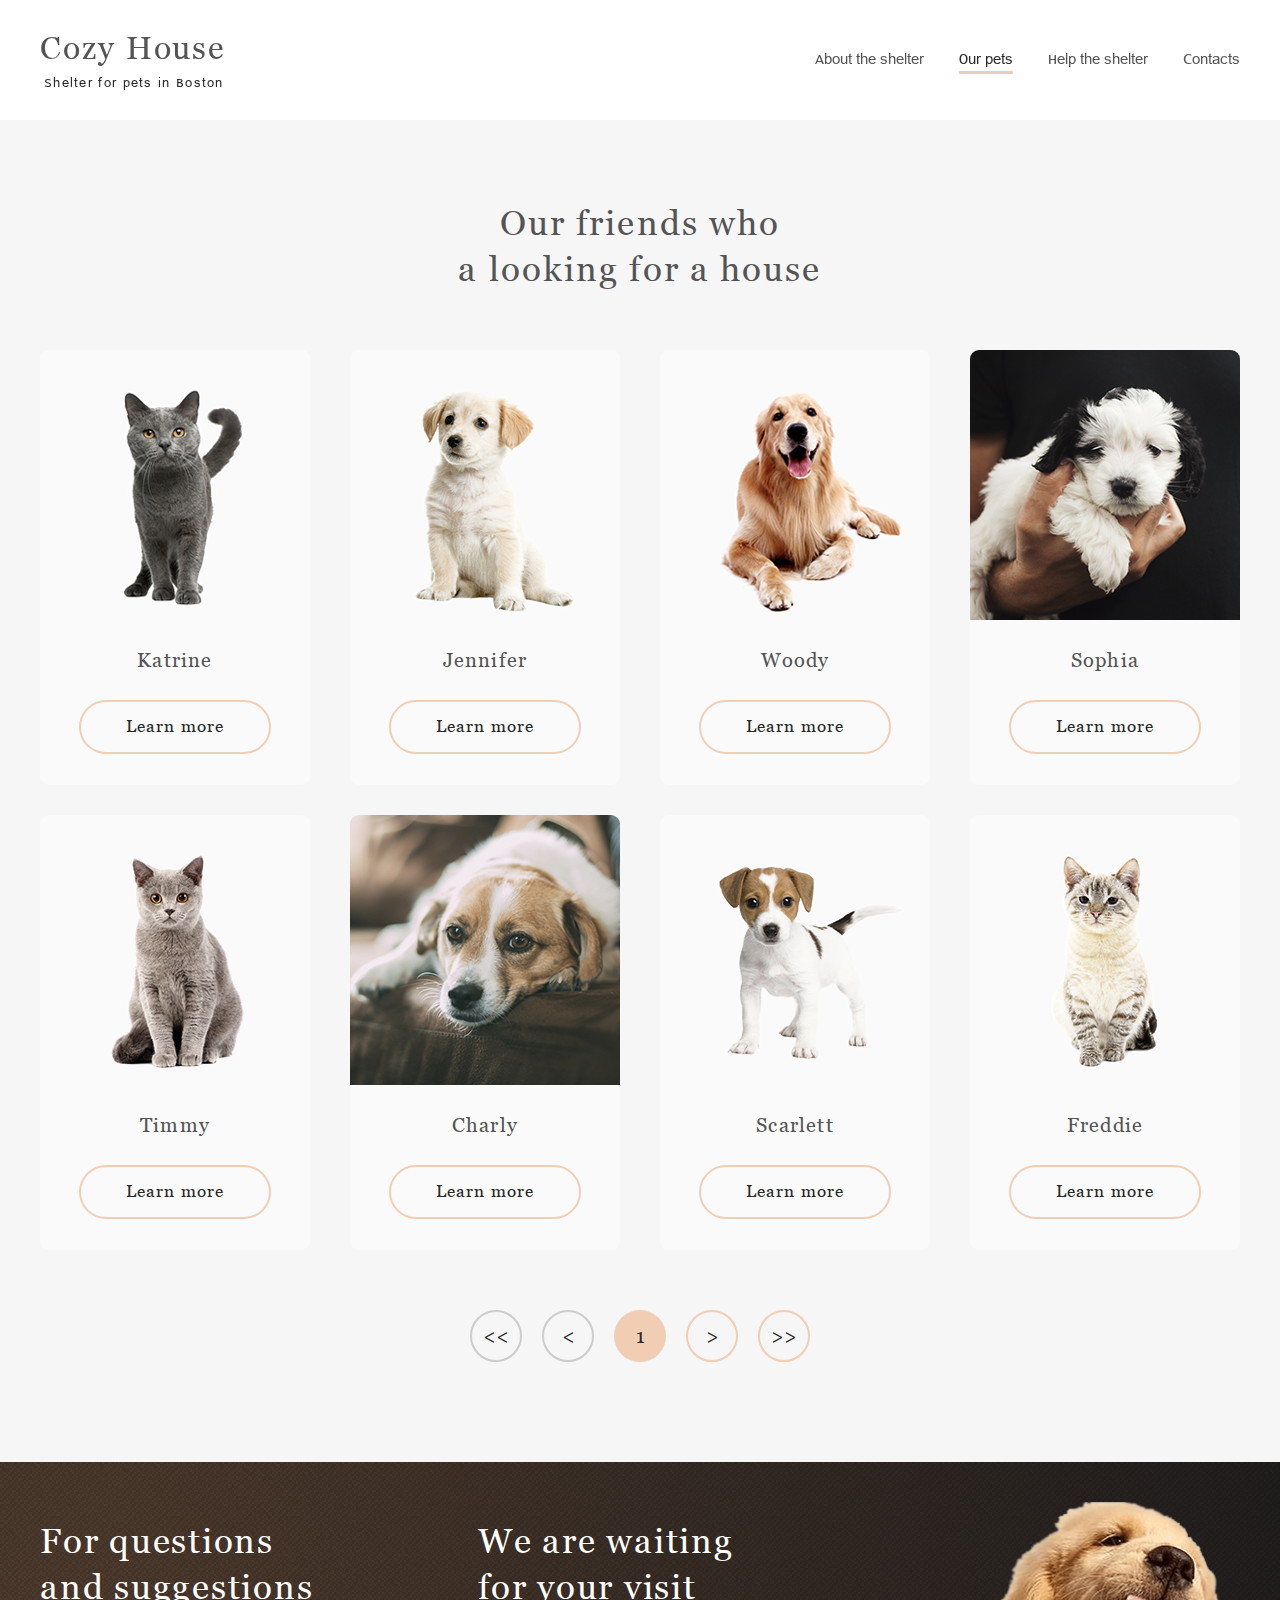
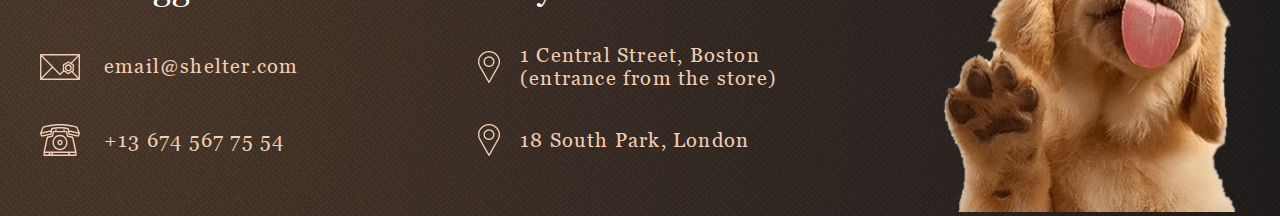
==== shelter/pages/pets/index.html @ 27790bc1 "Merge pull request #7 from rolling-scopes-school/shelter" ====
<!DOCTYPE html>
<html lang="en">
    <head>
        <meta charset="UTF-8">
        <meta name="viewport" content="width=device-width, initial-scale=1">
        <title>Our pets</title>
        <link rel="stylesheet" href="../shared/normalize.css">
        <link rel="stylesheet" href="../shared/fonts.css">
        <link rel="stylesheet" href="./styles.css">
    </head>
    <body>
        <header>
            <div class="background background-for-sticky-heder"></div>
            <div class='header-content'>
                <a class="logo-link-to-main-page" href="../main/index.html">
                    <div class="logo">
                        <h1>Cozy House</h1>
                        <p class="logo-subtitle">Shelter for pets in Boston</p>
                    </div>
                </a>
                <nav class="header-nav">
                    <a class="link-about-the-shelter" href="../main/index.html">
                        <p>About the shelter</p>
                    </a>
                    <a class="link-active" href='#'>
                        <p>Our pets</p>
                    </a>
                    <a class="link-help-the-shelter" href="../main/index.html#help">
                        <p>Help the shelter</p>
                    </a>
                    <a class="link-contacts" href="#contacts">
                        <p>Contacts</p>
                    </a>
                </nav>
            </div>
        </header>
        <main>
            <section class="our-pets">
                <div class="background background-our-pets"></div>
                <div class="content content-our-pets">
                    <h3>Our friends who<br>a looking for a house</h3>
                    <div class="cards-of-pets-container">
                        <div class="pet-card">
                            <div class="pet-card__container-for-pet-image">
                                <img src="../../assets/images/Katrine-cat.png" alt="Katrine">
                            </div>
                            <p>Katrine</p>
                            <button class="button-secondary" type="button">
                                <span>Learn more</span>
                            </button>
                        </div>
                        <div class="pet-card">
                            <div class="pet-card__container-for-pet-image">
                                <img src="../../assets/images/Jennifer-dog.png" alt="Jennifer">
                            </div>
                            <p>Jennifer</p>
                            <button class="button-secondary" type="button">
                                <span>Learn more</span>
                            </button>
                        </div>
                        <div class="pet-card">
                            <div class="pet-card__container-for-pet-image">
                                <img src="../../assets/images/Woody-dog.png" alt="Woody">
                            </div>
                            <p>Woody</p>
                            <button class="button-secondary" type="button">
                                <span>Learn more</span>
                            </button>
                        </div>
                        <div class="pet-card">
                            <div class="pet-card__container-for-pet-image">
                                <img class="sophia-dog" src="../../assets/images/Sophia-dog.png" alt="Sophia">
                            </div>
                            <p>Sophia</p>
                            <button class="button-secondary" type="button">
                                <span>Learn more</span>
                            </button>
                        </div>
                        <div class="pet-card">
                            <div class="pet-card__container-for-pet-image">
                                <img src="../../assets/images/Timmy-cat.png" alt="Timmy">
                            </div>
                            <p>Timmy</p>
                            <button class="button-secondary" type="button">
                                <span>Learn more</span>
                            </button>
                        </div>
                        <div class="pet-card">
                            <div class="pet-card__container-for-pet-image">
                                <img src="../../assets/images/Charly-dog.png" alt="Charly">
                            </div>
                            <p>Charly</p>
                            <button class="button-secondary" type="button">
                                <span>Learn more</span>
                            </button>
                        </div>
                        <div class="pet-card">
                            <div class="pet-card__container-for-pet-image">
                                <img src="../../assets/images/Scarlett-dog.png" alt="Scarlett">
                            </div>
                            <p>Scarlett</p>
                            <button class="button-secondary" type="button">
                                <span>Learn more</span>
                            </button>
                        </div>
                        <div class="pet-card">
                            <div class="pet-card__container-for-pet-image">
                                <img src="../../assets/images/Freddie-cat.png" alt="Freddie">
                            </div>
                            <p>Freddie</p>
                            <button class="button-secondary" type="button">
                                <span>Learn more</span>
                            </button>
                        </div>
                    </div>
                    <nav class="block-of-button-paginator">
                        <button class="button-paginator paginator-left" type="button" disabled="true">
                            <span>&#60;&#60;</span>
                        </button>
                        <button class="button-paginator paginator-left" type="button" disabled="true">
                            <span>&#60;</span>
                        </button>
                        <button class="button-paginator button-with-page-number" type="button" disabled="true">
                            <span>1</span>
                        </button>
                        <button class="button-paginator paginator-right" type="button">
                            <span>&#62;</span>
                        </button>
                        <button class="button-paginator paginator-right" type="button">
                            <span>&#62;&#62;</span>
                        </button>
                    </nav>
                </div>
            </section>
        </main>
        <footer>
            <div class="background  background-footer"></div>
            <div class="content footer-content">
                <section id="contacts">
                    <h3>For questions<br>and suggestions</h3>
                    <div>
                        <a class="email" href = "mailto:email@shelter.com">
                            <img class="icon-email" src="../../assets/icons/icon-email.svg" alt="&#9993;">
                            <h4>email@shelter.com</h4>
                        </a>
                    </div>
                    <div>
                        <a class="phone" href="tel:+136745677554">
                            <img class="icon-phone" src="../../assets/icons/icon-phone.svg" alt="&#9742;">
                            <h4>+13 674 567 75 54</h4>
                        </a>
                    </div>
                </section>
                <section class="location">
                    <h3>We are waiting<br>for your visit</h3>
                    <a class="place-of-location" href="https://www.google.com/maps/place/1+Central+St,+Boston,+MA+02109,+%D0%A1%D0%A8%D0%90/@42.3585558,-71.056915,17z/data=!3m1!4b1!4m5!3m4!1s0x89e370868bc2ce7b:0x82fa7db94f5fea9e!8m2!3d42.3585519!4d-71.0547263!5m1!1e1?hl=ru-RU">
                        <img class="marker-of-location" src="../../assets/icons/icon-marker.png" alt="&#9971;">
                        <h4>1 Central Street, Boston<br>(entrance from the store)</h4>
                    </a>
                    <a class="place-of-location" href="https://www.google.com/maps/place/South+Park+Court,+18+S+Park+Rd,+London+SW19+8TD,+%D0%92%D0%B5%D0%BB%D0%B8%D0%BA%D0%BE%D0%B1%D1%80%D0%B8%D1%82%D0%B0%D0%BD%D0%B8%D1%8F/@51.4202718,-0.2023686,17z/data=!3m1!4b1!4m5!3m4!1s0x487608baa7401b31:0x18e66d9fcd2f7d77!8m2!3d51.4202685!4d-0.2001799!5m1!1e1?hl=ru-RU">
                        <img class="marker-of-location" src="../../assets/icons/icon-marker.png" alt="&#9971;">
                        <h4>18 South Park, London</h4>
                    </a>
                </section>
                <div class="container-for-puppy-image">
                    <img class="footer-puppy" src="../../assets/images/footer-puppy.png" alt="puppy">
                </div>
            </div>
        </footer>
    </body>
</html>
---- shelter/pages/shared/fonts.css ----
@font-face {
    font-family: 'Arial';
    src: url( "../../assets/fonts/arial/arialmt.ttf") format('truetype'); 
    font-style: normal;
    font-weight: 400;
}

@font-face {
    font-family: 'Georgia';
    src: url( "../../assets/fonts/georgia/georgia-regular-font.ttf") format('truetype'); 
    font-style: normal;
    font-weight: 400;
}
---- shelter/pages/pets/styles.css ----
@import url('../shared/shared.css');

html,
body {
    width: 100%;
    margin: 0;
    padding: 0;
}

main {
    width: 1280px;
    margin: 0 auto;
}

.content {
    box-sizing: border-box;
    width: 1200px;
    margin: 80px auto 100px auto;
    text-align: center;
}
/* 
===================================
              header
===================================
 */
header {
    position: sticky;
    top: 0px;
    z-index: 1000;
    display: flex;
    justify-content: center;
    align-items: center;
    box-sizing: border-box;
    width: 1280px;
    height: 120px;
    margin: 0 auto;
    background: #FFFFFF;
}

.header-content {
    display: flex;
    justify-content: space-between;
    width: 1200px;
    height: 60px;
}

.logo-link-to-main-page {
    text-decoration: none;
}
.logo {
    display: flex;
    flex-direction: column;
    justify-content: space-between;
    height: 100%;
}
.logo > h1 {
    color: #545454;
    margin: 0;
}

.logo-subtitle {
    margin: 0 0 0 4px;
    font-family: 'Arial', Helvetica, sans-serif;
    font-size: 13px;
    font-weight: 400;
    line-height: 1.15;
    letter-spacing: 0.1em;
    color: #292929;
}

.header-nav {
    display: flex;
    flex-wrap: wrap;
    align-content: center;
    column-gap: 35px;
}

header a {
    font-family: Arial, Helvetica, sans-serif;
    font-size: 15px;
    font-weight: 400;
    line-height: 1.6;
    text-decoration: none;
    color: #545454;
}

.link-active {
    color: #292929;
    border-bottom: solid 3px #F1CDB3; 
}

.link-active:hover {
    cursor: default;
}

.link-active > p,
.link-about-the-shelter > p,
.link-help-the-shelter > p,
.link-contacts > p {
    margin: 0;
}

.link-about-the-shelter:hover,
.link-help-the-shelter:hover,
.link-contacts:hover {
    color: #292929;
    border-bottom: solid 3px #F1CDB3; 
}
/* 
=============================
        section our-pets
=============================
 */
 .our-pets {
    position: relative;
    display: flex;
    justify-content: center;
    width: 1280px;
    margin: 0 auto;
}

.background-our-pets {
    background: #F6F6F6;
}

.content-our-pets {
    display: grid;
    grid-template-rows: repeat(3, auto);
    grid-template-columns: 1200px;
    row-gap: 45px;
}

.our-pets h3 {
    margin: 0;
    justify-self: center;
    width: 400px;
    height: 90px;
    line-height: 130%;
}

.cards-of-pets-container {
    display: flex;
    flex-wrap: wrap;
    justify-content: space-between;
    align-content: space-around;
    width: 1200px;
    height: 930px;
}

.pet-card {
    padding-bottom: 30px;
    box-sizing: border-box;
    width: 270px;
    height: 435px;
    background-color: #FAFAFA;
    border-radius: 9px;
}

.pet-card:hover {
    background-color: #FFFFFF;
    cursor: pointer;
}

.pet-card:hover > .button-secondary {
    background-color: #FDDCC4;
}

.pet-card__container-for-pet-image {
    position: relative;
    width: 270px;
    height: 270px;
    border-radius: 9px 9px 0px 0px;
    overflow: hidden;
}

.pet-card > p {
    margin: 30px 0;
    font-family: 'Georgia', 'Times New Roman', Times, serif;
    font-size: 20px;
    font-weight: 400;
    font-style: normal;
    line-height: 1;
    letter-spacing: 0.06em;
    text-align: center;
    color: #545454;
}

.sophia-dog {
    position: absolute;
    top: -30px;
    left: -80px;
}

.block-of-button-paginator {
    justify-self: center;
    display: flex;    
    justify-content: center;
    column-gap: 20px;
}

.paginator-left:hover,
.button-with-page-number:hover {
    cursor: default;
}

.block-of-button-paginator h4 {
    margin: 0;
}

.block-of-button-paginator > button:nth-child(1),
.block-of-button-paginator > button:nth-child(2) {
    color: #CDCDCD;
}

.block-of-button-paginator > button:nth-child(3) {
    background-color: #F1CDB3;
    border: none;
}

.block-of-button-paginator > button:nth-child(4),
.block-of-button-paginator > button:nth-child(5) {
    border-color: #F1CDB3;
}

.button-paginator > span {
    font-family: 'Georgia', 'Times New Roman', Times, serif;
    font-size: 20px;
    font-weight: 400;
    font-style: normal;
}
/* 
=============================
            footer
=============================
 */
 footer {
    position: relative;
    display: flex;
    margin: 0 auto;
    width: 1280px;
}

.background-footer {
    background: url("../../assets/images/noise-lines.png"), radial-gradient(110.67% 538.64% at 5.73% 50%, #513D2F 0%, #1A1A1C 100%), #211F20;
}

.footer-content {
    display: flex;
    justify-content: center;
    column-gap: 160px;
    margin: 40px auto 0;
}

#contacts,
.location {
    display: flex;
    flex-direction: column;
    align-items: flex-start;
    justify-content: space-between;
    margin: 16px 0 60px 0;
    box-sizing: border-box;
    text-align: left;
}

footer h3 {
    display: block;
    margin: 0;
    line-height: 1.3;
    letter-spacing: 0.05em;
    text-align: left;
    color: #FFFFFF;
}

#contacts > h3 {
    width: 278px;
}

footer h4 {
    margin: 0;
    color: #F1CDB3;
}
.place-of-location {
    font-size: 0;
}

.place-of-location > h4 {
    width: 260px;
}

.email,
.phone {
    display: block;
}

.email > *,
.phone > *,
.place-of-location > * {
    display: inline-block;
    vertical-align: middle;
}

.icon-email,
.icon-phone,
.marker-of-location {
    margin: 0 20px 0 0;
}
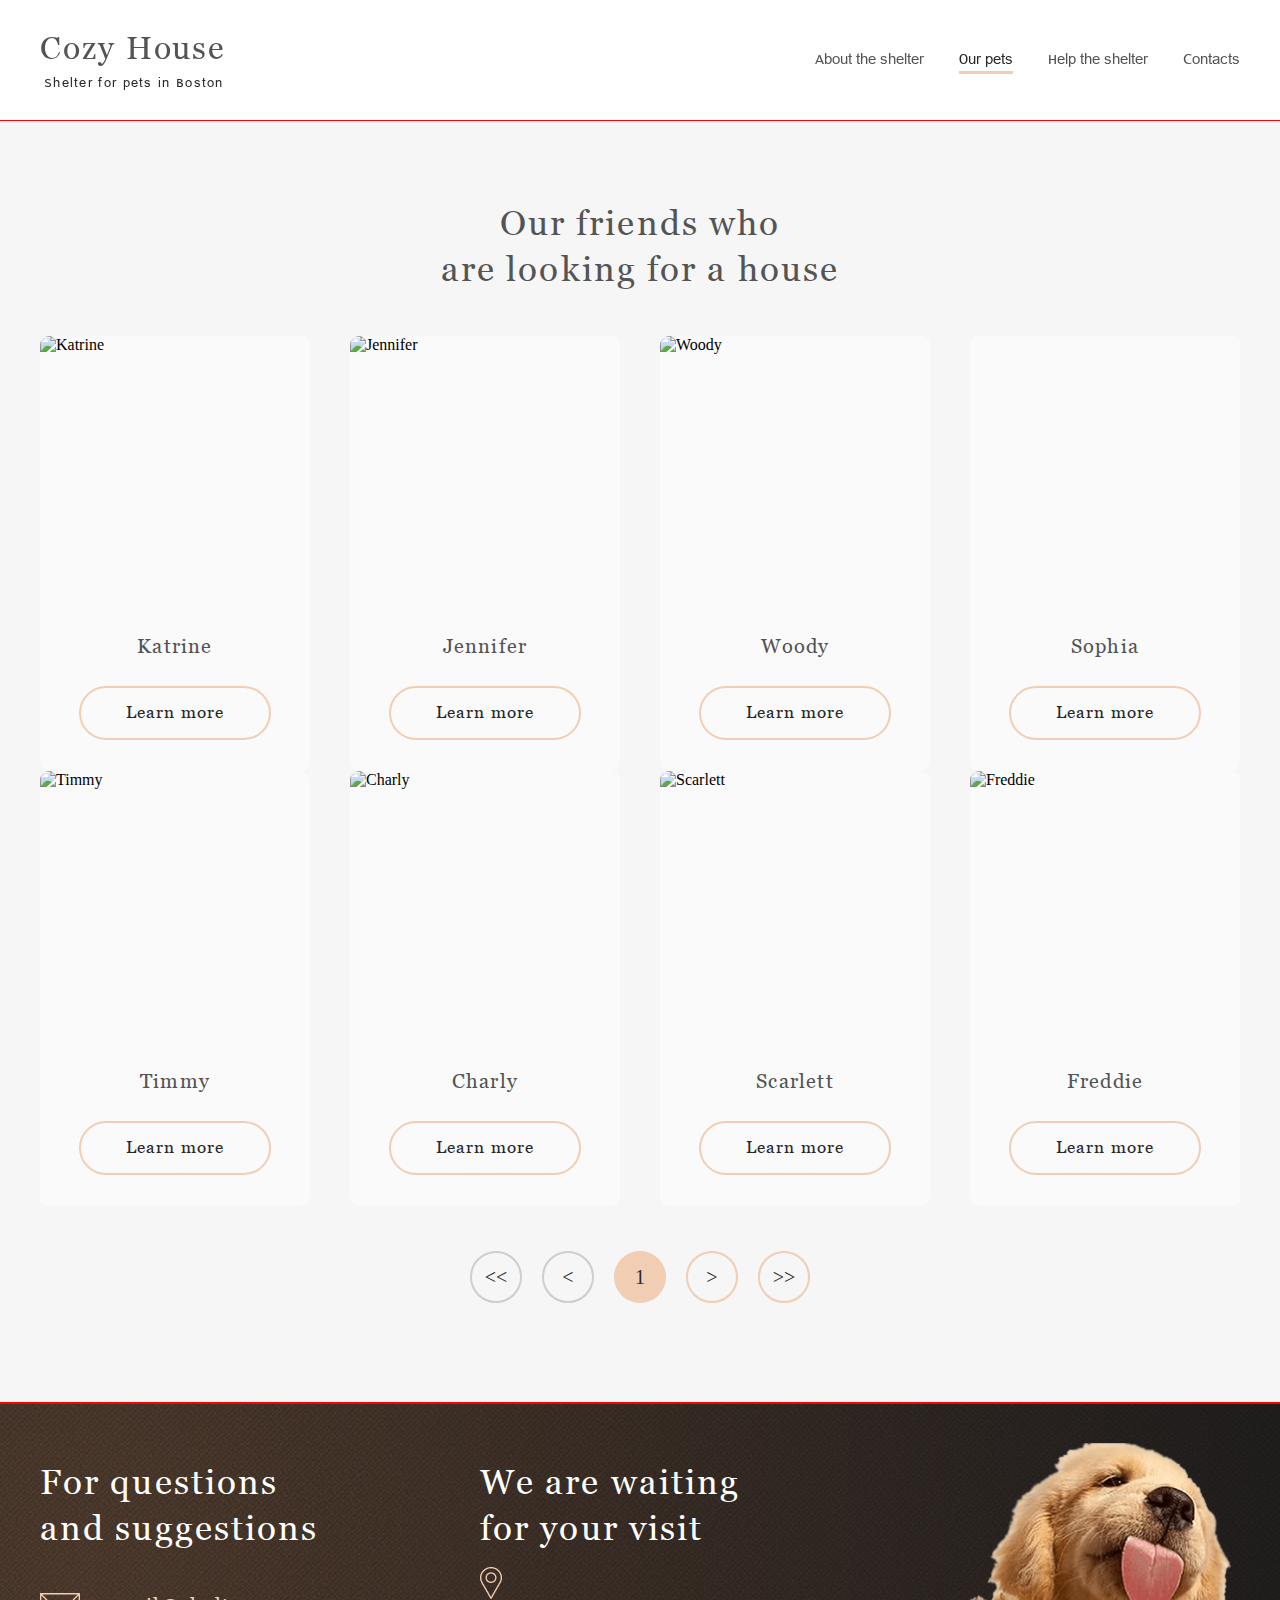
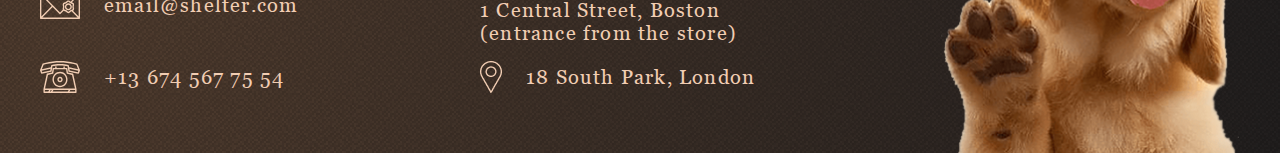
==== commit 9c845cc7: "feat: complete responsive for page our pets" ====
--- a/shelter/pages/pets/index.html
+++ b/shelter/pages/pets/index.html
@@ -11,7 +11,7 @@
     <body>
         <header>
             <div class="background background-for-sticky-heder"></div>
-            <div class='header-content'>
+            <div class='header__content'>
                 <a class="logo-link-to-main-page" href="../main/index.html">
                     <div class="logo">
                         <h1>Cozy House</h1>
@@ -32,17 +32,18 @@
                         <p>Contacts</p>
                     </a>
                 </nav>
+                <div class="burger-menu"></div>
             </div>
         </header>
         <main>
             <section class="our-pets">
                 <div class="background background-our-pets"></div>
-                <div class="content content-our-pets">
-                    <h3>Our friends who<br>a looking for a house</h3>
-                    <div class="cards-of-pets-container">
+                <div class="our-pets__content">
+                    <h3>Our friends who<br>are looking for a house</h3>
+                    <div class="cards-of-pets__wrapper">
                         <div class="pet-card">
-                            <div class="pet-card__container-for-pet-image">
-                                <img src="../../assets/images/Katrine-cat.png" alt="Katrine">
+                            <div class="pet-card__image_wrapper">
+                                <img src="../../assets/images/katrine.png" alt="Katrine">
                             </div>
                             <p>Katrine</p>
                             <button class="button-secondary" type="button">
@@ -50,8 +51,8 @@
                             </button>
                         </div>
                         <div class="pet-card">
-                            <div class="pet-card__container-for-pet-image">
-                                <img src="../../assets/images/Jennifer-dog.png" alt="Jennifer">
+                            <div class="pet-card__image_wrapper">
+                                <img src="../../assets/images/jennifer.png" alt="Jennifer">
                             </div>
                             <p>Jennifer</p>
                             <button class="button-secondary" type="button">
@@ -59,8 +60,8 @@
                             </button>
                         </div>
                         <div class="pet-card">
-                            <div class="pet-card__container-for-pet-image">
-                                <img src="../../assets/images/Woody-dog.png" alt="Woody">
+                            <div class="pet-card__image_wrapper">
+                                <img src="../../assets/images/woody.png" alt="Woody">
                             </div>
                             <p>Woody</p>
                             <button class="button-secondary" type="button">
@@ -68,8 +69,8 @@
                             </button>
                         </div>
                         <div class="pet-card">
-                            <div class="pet-card__container-for-pet-image">
-                                <img class="sophia-dog" src="../../assets/images/Sophia-dog.png" alt="Sophia">
+                            <div class="pet-card__image_wrapper">
+                                <img class="sophia-dog" src="../../assets/images/sophia.png" alt="Sophia">
                             </div>
                             <p>Sophia</p>
                             <button class="button-secondary" type="button">
@@ -77,8 +78,8 @@
                             </button>
                         </div>
                         <div class="pet-card">
-                            <div class="pet-card__container-for-pet-image">
-                                <img src="../../assets/images/Timmy-cat.png" alt="Timmy">
+                            <div class="pet-card__image_wrapper">
+                                <img src="../../assets/images/timmy.png" alt="Timmy">
                             </div>
                             <p>Timmy</p>
                             <button class="button-secondary" type="button">
@@ -86,8 +87,8 @@
                             </button>
                         </div>
                         <div class="pet-card">
-                            <div class="pet-card__container-for-pet-image">
-                                <img src="../../assets/images/Charly-dog.png" alt="Charly">
+                            <div class="pet-card__image_wrapper">
+                                <img src="../../assets/images/charly.png" alt="Charly">
                             </div>
                             <p>Charly</p>
                             <button class="button-secondary" type="button">
@@ -95,8 +96,8 @@
                             </button>
                         </div>
                         <div class="pet-card">
-                            <div class="pet-card__container-for-pet-image">
-                                <img src="../../assets/images/Scarlett-dog.png" alt="Scarlett">
+                            <div class="pet-card__image_wrapper">
+                                <img src="../../assets/images/scarlett.png" alt="Scarlett">
                             </div>
                             <p>Scarlett</p>
                             <button class="button-secondary" type="button">
@@ -104,8 +105,8 @@
                             </button>
                         </div>
                         <div class="pet-card">
-                            <div class="pet-card__container-for-pet-image">
-                                <img src="../../assets/images/Freddie-cat.png" alt="Freddie">
+                            <div class="pet-card__image_wrapper">
+                                <img src="../../assets/images/freddie.png" alt="Freddie">
                             </div>
                             <p>Freddie</p>
                             <button class="button-secondary" type="button">
@@ -134,10 +135,10 @@
             </section>
         </main>
         <footer>
-            <div class="background  background-footer"></div>
-            <div class="content footer-content">
+            <div class="background  footer__background"></div>
+            <div class="footer__content">
                 <section id="contacts">
-                    <h3>For questions<br>and suggestions</h3>
+                    <h3>For questions and suggestions</h3>
                     <div>
                         <a class="email" href = "mailto:email@shelter.com">
                             <img class="icon-email" src="../../assets/icons/icon-email.svg" alt="&#9993;">
@@ -152,7 +153,7 @@
                     </div>
                 </section>
                 <section class="location">
-                    <h3>We are waiting<br>for your visit</h3>
+                    <h3>We are waiting for your visit</h3>
                     <a class="place-of-location" href="https://www.google.com/maps/place/1+Central+St,+Boston,+MA+02109,+%D0%A1%D0%A8%D0%90/@42.3585558,-71.056915,17z/data=!3m1!4b1!4m5!3m4!1s0x89e370868bc2ce7b:0x82fa7db94f5fea9e!8m2!3d42.3585519!4d-71.0547263!5m1!1e1?hl=ru-RU">
                         <img class="marker-of-location" src="../../assets/icons/icon-marker.png" alt="&#9971;">
                         <h4>1 Central Street, Boston<br>(entrance from the store)</h4>
@@ -162,9 +163,7 @@
                         <h4>18 South Park, London</h4>
                     </a>
                 </section>
-                <div class="container-for-puppy-image">
-                    <img class="footer-puppy" src="../../assets/images/footer-puppy.png" alt="puppy">
-                </div>
+                <img class="footer__content_image" src="../../assets/images/footer-puppy.png" alt="puppy;">
             </div>
         </footer>
     </body>
--- a/shelter/pages/pets/styles.css
+++ b/shelter/pages/pets/styles.css
@@ -12,11 +12,86 @@
     margin: 0 auto;
 }
 
-.content {
-    box-sizing: border-box;
-    width: 1200px;
-    margin: 80px auto 100px auto;
-    text-align: center;
+body > * {
+    outline: solid 1px red; 
+}
+/* 
+============================
+  common styles responsive
+============================
+ */
+@media screen and ( min-width: 1280px) {
+    header,
+    main,
+    footer {
+        position: relative;
+        display: flex;
+        flex-direction: column;
+        margin: 0 auto;
+        width: var( --width-section-above-1280px );
+    }
+
+    .header__content,
+    .our-pets__content,
+    .footer__content {
+        display: flex;
+        width: var( --width-sub-section-above-1280px );
+    }
+}
+
+@media screen and ( min-width: 768px ) and ( max-width: 1279px) {
+    header,
+    main,
+    footer {
+        position: relative;
+        display: flex;
+        flex-direction: column;
+        margin: 0 auto;
+        width: var( --width-section-768px-1280px );
+    }
+    
+    .header__content,
+    .our-pets__content,
+    .footer__content {
+        display: flex;
+        width: var( --width-sub-section-768px-1280px );
+    }
+
+    .footer__content {
+        width: var( --width-sub-section-768px-1280px );
+    }
+}
+
+@media screen and ( max-width: 767px ) {
+    header,
+    main,
+    footer {
+        position: relative;
+        display: flex;
+        flex-direction: column;
+        margin: 0 auto;
+        width: var( --width-section-320px-768px );
+    }
+
+    .header__content,
+    .our-pets__content,
+    .footer__content {
+        align-items: center;
+    }
+
+    .our-pets__content,
+    .footer__content {
+        display: flex;
+        flex-direction: column;
+        width: var( --width-sub-section-320px-768px );
+    }
+    
+    .start-screen__content_image,
+    .about__content_image,
+    .donation__content_image,
+    .footer__content_image {
+        width: var( --foto-width-320px-768px);
+    }
 }
 /* 
 ===================================
@@ -30,21 +105,19 @@
     display: flex;
     justify-content: center;
     align-items: center;
-    box-sizing: border-box;
-    width: 1280px;
     height: 120px;
     margin: 0 auto;
-    background: #FFFFFF;
-}
-
-.header-content {
+    background: var( --color-light-xl );
+}
+
+.header__content {
     display: flex;
     justify-content: space-between;
-    width: 1200px;
     height: 60px;
 }
 
 .logo-link-to-main-page {
+    height: 100%;
     text-decoration: none;
 }
 .logo {
@@ -54,18 +127,18 @@
     height: 100%;
 }
 .logo > h1 {
-    color: #545454;
+    color: var( --color-dark-l );
     margin: 0;
 }
 
 .logo-subtitle {
     margin: 0 0 0 4px;
-    font-family: 'Arial', Helvetica, sans-serif;
+    font-family: var( --font-family-for-paragraph );
     font-size: 13px;
     font-weight: 400;
     line-height: 1.15;
     letter-spacing: 0.1em;
-    color: #292929;
+    color: var( --color-dark-3xl );
 }
 
 .header-nav {
@@ -76,17 +149,17 @@
 }
 
 header a {
-    font-family: Arial, Helvetica, sans-serif;
+    font-family: var( --font-family-for-paragraph );
     font-size: 15px;
     font-weight: 400;
     line-height: 1.6;
     text-decoration: none;
-    color: #545454;
+    color: var( --color-dark-l );
 }
 
 .link-active {
-    color: #292929;
-    border-bottom: solid 3px #F1CDB3; 
+    color: var( --color-dark-3xl );
+    border-bottom: solid 3px var( --color-primary );
 }
 
 .link-active:hover {
@@ -103,69 +176,85 @@
 .link-about-the-shelter:hover,
 .link-help-the-shelter:hover,
 .link-contacts:hover {
-    color: #292929;
-    border-bottom: solid 3px #F1CDB3; 
+    color: var( --color-dark-3xl );
+    border-bottom: solid 3px var( --color-primary );
+}
+
+@media screen and ( min-width: 1280px) {
+    .header__content,
+    .our-pets__content {
+        width: var( --width-sub-section-above-1280px );
+    }
+
+    .burger-menu {
+        display: none;
+    }
+}
+
+@media screen and ( min-width: 768px) and ( max-width: 1279px) {
+    .header__content,
+    .our-pets__content {
+        width: var( --width-sub-section-768px-1280px );
+    }
+
+    .burger-menu {
+        display: none;
+    }
+}
+
+@media screen and ( max-width: 767px) {
+    .header__content {
+        align-self: flex-start;
+        width: 260px;
+    }
 }
 /* 
 =============================
         section our-pets
 =============================
  */
- .our-pets {
+.our-pets {
     position: relative;
     display: flex;
-    justify-content: center;
-    width: 1280px;
-    margin: 0 auto;
+    flex-direction: column;
+    align-items: center;
+    width: 100%;
 }
 
 .background-our-pets {
-    background: #F6F6F6;
-}
-
-.content-our-pets {
-    display: grid;
-    grid-template-rows: repeat(3, auto);
-    grid-template-columns: 1200px;
-    row-gap: 45px;
-}
-
-.our-pets h3 {
-    margin: 0;
-    justify-self: center;
-    width: 400px;
-    height: 90px;
-    line-height: 130%;
-}
-
-.cards-of-pets-container {
-    display: flex;
-    flex-wrap: wrap;
-    justify-content: space-between;
-    align-content: space-around;
-    width: 1200px;
-    height: 930px;
+    background: var( --color-light-l );
+}
+
+.our-pets__content > h3 {
+    margin: 0;
+    text-align: center;
+}
+
+.cards-of-pets__wrapper {
+    display: flex;
 }
 
 .pet-card {
-    padding-bottom: 30px;
-    box-sizing: border-box;
+    /* padding-bottom: 30px; */
+    display: flex;
+    flex-direction: column;
+    align-items: center;
     width: 270px;
     height: 435px;
-    background-color: #FAFAFA;
+    background-color: var( --color-light-s );
     border-radius: 9px;
 }
 
 .pet-card:hover {
-    background-color: #FFFFFF;
+    background-color: var( --color-light-xl );
     cursor: pointer;
 }
 
 .pet-card:hover > .button-secondary {
-    background-color: #FDDCC4;
-}
-
-.pet-card__container-for-pet-image {
+    background-color: var( --color-primary-light );
+}
+
+.pet-card__image_wrapper {
     position: relative;
     width: 270px;
     height: 270px;
@@ -175,14 +264,14 @@
 
 .pet-card > p {
     margin: 30px 0;
-    font-family: 'Georgia', 'Times New Roman', Times, serif;
+    font-family: var( --font-family-for-titles );
     font-size: 20px;
     font-weight: 400;
     font-style: normal;
     line-height: 1;
     letter-spacing: 0.06em;
     text-align: center;
-    color: #545454;
+    color: var( --color-dark-l );
 }
 
 .sophia-dog {
@@ -192,10 +281,8 @@
 }
 
 .block-of-button-paginator {
-    justify-self: center;
     display: flex;    
     justify-content: center;
-    column-gap: 20px;
 }
 
 .paginator-left:hover,
@@ -209,82 +296,159 @@
 
 .block-of-button-paginator > button:nth-child(1),
 .block-of-button-paginator > button:nth-child(2) {
-    color: #CDCDCD;
+    color: var( --color-dark-s );
 }
 
 .block-of-button-paginator > button:nth-child(3) {
-    background-color: #F1CDB3;
+    background-color: var( --color-primary );
     border: none;
 }
 
 .block-of-button-paginator > button:nth-child(4),
 .block-of-button-paginator > button:nth-child(5) {
-    border-color: #F1CDB3;
+    border-color: var( --color-primary );
 }
 
 .button-paginator > span {
-    font-family: 'Georgia', 'Times New Roman', Times, serif;
     font-size: 20px;
-    font-weight: 400;
-    font-style: normal;
+}
+
+@media screen and ( min-width: 1280px) {
+    .our-pets__content {
+        display: grid;
+        grid-template-rows: repeat(3, auto);
+        grid-template-columns: 1200px;
+        row-gap: 45px;
+        margin: 80px 0 100px;
+    }
+
+    .our-pets__content > h3 {
+        font-size: var( --desktop-h3-font-size );
+    }
+
+    .cards-of-pets__wrapper {
+        flex-wrap: wrap;
+        justify-content: space-between;
+        align-content: space-around;
+    }
+    
+    .block-of-button-paginator {
+        column-gap: 20px;
+    }
+}
+
+@media screen and ( min-width: 768px) and ( max-width: 1279px) {
+    .our-pets__content {
+        flex-direction: column;
+        align-items: center;
+        margin: 80px 0 100px;
+    }
+
+    .our-pets__content > h3 {
+        width: 400px;
+        font-size: var( --desktop-h3-font-size );
+    }
+
+    .cards-of-pets__wrapper {
+        flex-wrap: wrap;
+        justify-content: center;
+        column-gap: 40px;
+        row-gap: 30px;
+        padding-top: 30px;
+    }
+
+    .pet-card:nth-child(5),
+    .pet-card:nth-child(6),
+    .pet-card:nth-child(7),
+    .pet-card:nth-child(8) {
+        display: none;
+    }
+
+    .block-of-button-paginator {
+        column-gap: 20px;
+        margin-top: 40px;
+    }
+
+}
+
+@media screen and ( max-width: 767px) {
+    .block-of-button-paginator {
+        column-gap: 10px;
+    }
+
+    .header-nav {
+        display: none;
+    }
+
+    .burger-menu {
+        position: relative;
+        display: block;
+        align-self: center;
+        width: 30px;
+        height: 22px;
+        font-size: 0;
+        border-top: solid 2px var( --color-primary );
+        border-bottom: solid 2px var( --color-primary );
+    }
+
+    .burger-menu::before {
+        position: absolute;
+        top: calc( 50% - 1px );
+        width: calc( 100% - 2px );
+        content: "";
+        border: solid 1px var( --color-primary );
+        background-color: var( --color-primary );
+    }
+
+    .our-pets__content > h3 {
+        margin: 42px 0;
+        font-size: var( --mobile-h3-font-size );
+    }
+
+    .cards-of-pets__wrapper {
+        flex-direction: column;
+        align-items: center;
+        justify-content: center;
+        column-gap: 40px;
+        row-gap: 30px;
+    }
+
+    .pet-card:nth-child(5),
+    .pet-card:nth-child(6),
+    .pet-card:nth-child(7),
+    .pet-card:nth-child(8) {
+        display: none;
+    }
+
+    .block-of-button-paginator {
+        column-gap: 10px;
+        margin: 42px 0;
+    }
 }
 /* 
 =============================
             footer
 =============================
  */
- footer {
-    position: relative;
-    display: flex;
-    margin: 0 auto;
-    width: 1280px;
-}
-
-.background-footer {
+ .footer__background {
     background: url("../../assets/images/noise-lines.png"), radial-gradient(110.67% 538.64% at 5.73% 50%, #513D2F 0%, #1A1A1C 100%), #211F20;
-}
-
-.footer-content {
-    display: flex;
-    justify-content: center;
-    column-gap: 160px;
-    margin: 40px auto 0;
 }
 
 #contacts,
 .location {
     display: flex;
     flex-direction: column;
-    align-items: flex-start;
-    justify-content: space-between;
-    margin: 16px 0 60px 0;
-    box-sizing: border-box;
-    text-align: left;
-}
-
-footer h3 {
-    display: block;
-    margin: 0;
-    line-height: 1.3;
-    letter-spacing: 0.05em;
-    text-align: left;
-    color: #FFFFFF;
-}
-
-#contacts > h3 {
-    width: 278px;
+}
+
+#contacts > h3,
+.location > h3 {
+    margin: 0;
+    color: var( --color-light-xl );
 }
 
 footer h4 {
     margin: 0;
-    color: #F1CDB3;
-}
-.place-of-location {
-    font-size: 0;
-}
-
-.place-of-location > h4 {
-    width: 260px;
+    color: var( --color-primary );
 }
 
 .email,
@@ -303,4 +467,112 @@
 .icon-phone,
 .marker-of-location {
     margin: 0 20px 0 0;
+}
+
+@media screen and ( min-width: 1280px ) {
+
+    .footer__content {
+        column-gap: 160px;
+        margin: 40px auto 0;
+    }
+
+    #contacts,
+    .location {
+        align-items: flex-start;
+        justify-content: space-between;
+        margin: 16px 0 60px 0;
+        text-align: left;
+    }
+
+    #contacts > h3 {
+        width: 280px;
+    }
+
+    #contacts > h3,
+    .location > h3 {
+        font-size: var( --desktop-h3-font-size );
+    }
+}
+
+@media screen and ( min-width: 768px ) and ( max-width: 1279px) {
+    .footer__content {
+        display: grid;
+        grid-template: 234px auto / 34px 280px 60px 1fr 34px;
+        row-gap: 65px;
+        align-self: center;
+        margin-top: 30px;
+    }
+
+    .footer__content_image {
+        grid-row: 2 / 3;
+        grid-column: 2 / -2;
+        justify-self: center;
+    }
+
+    #contacts {
+        grid-column: 2 / 3;
+    }
+
+    .location {
+        grid-column: -2 / -3;
+    }
+
+    #contacts,
+    .location {
+        align-items: flex-start;
+        justify-content: space-between;
+        text-align: left;
+    }
+
+    #contacts > h3 {
+        width: 280px;
+    }
+
+    .location > h3 {
+        width: 270px;
+    }
+
+    #contacts > h3,
+    .location > h3 {
+        font-size: var( --desktop-h3-font-size );
+    }
+}
+
+@media screen and ( max-width: 767px ) {
+    .footer__content {
+        align-items: center;
+    }
+    
+    #contacts,
+    .location {
+       row-gap: 40px;
+       width: 100%;
+       align-items: center;
+    }
+
+    #contacts {
+        margin-top: 30px;
+    }
+
+    .location {
+        margin-top: 40px;
+    }
+
+    #contacts > h3,
+    .location > h3 {
+        font-size: var( --mobile-h3-font-size );
+        text-align: center;
+    }
+
+    .location > h3 {
+        width: 270px;
+    }
+
+    .place-of-location {
+        width: 100%;
+    }
+
+    .footer__content_image {
+        margin: 40px 0 0 0;
+    }
 }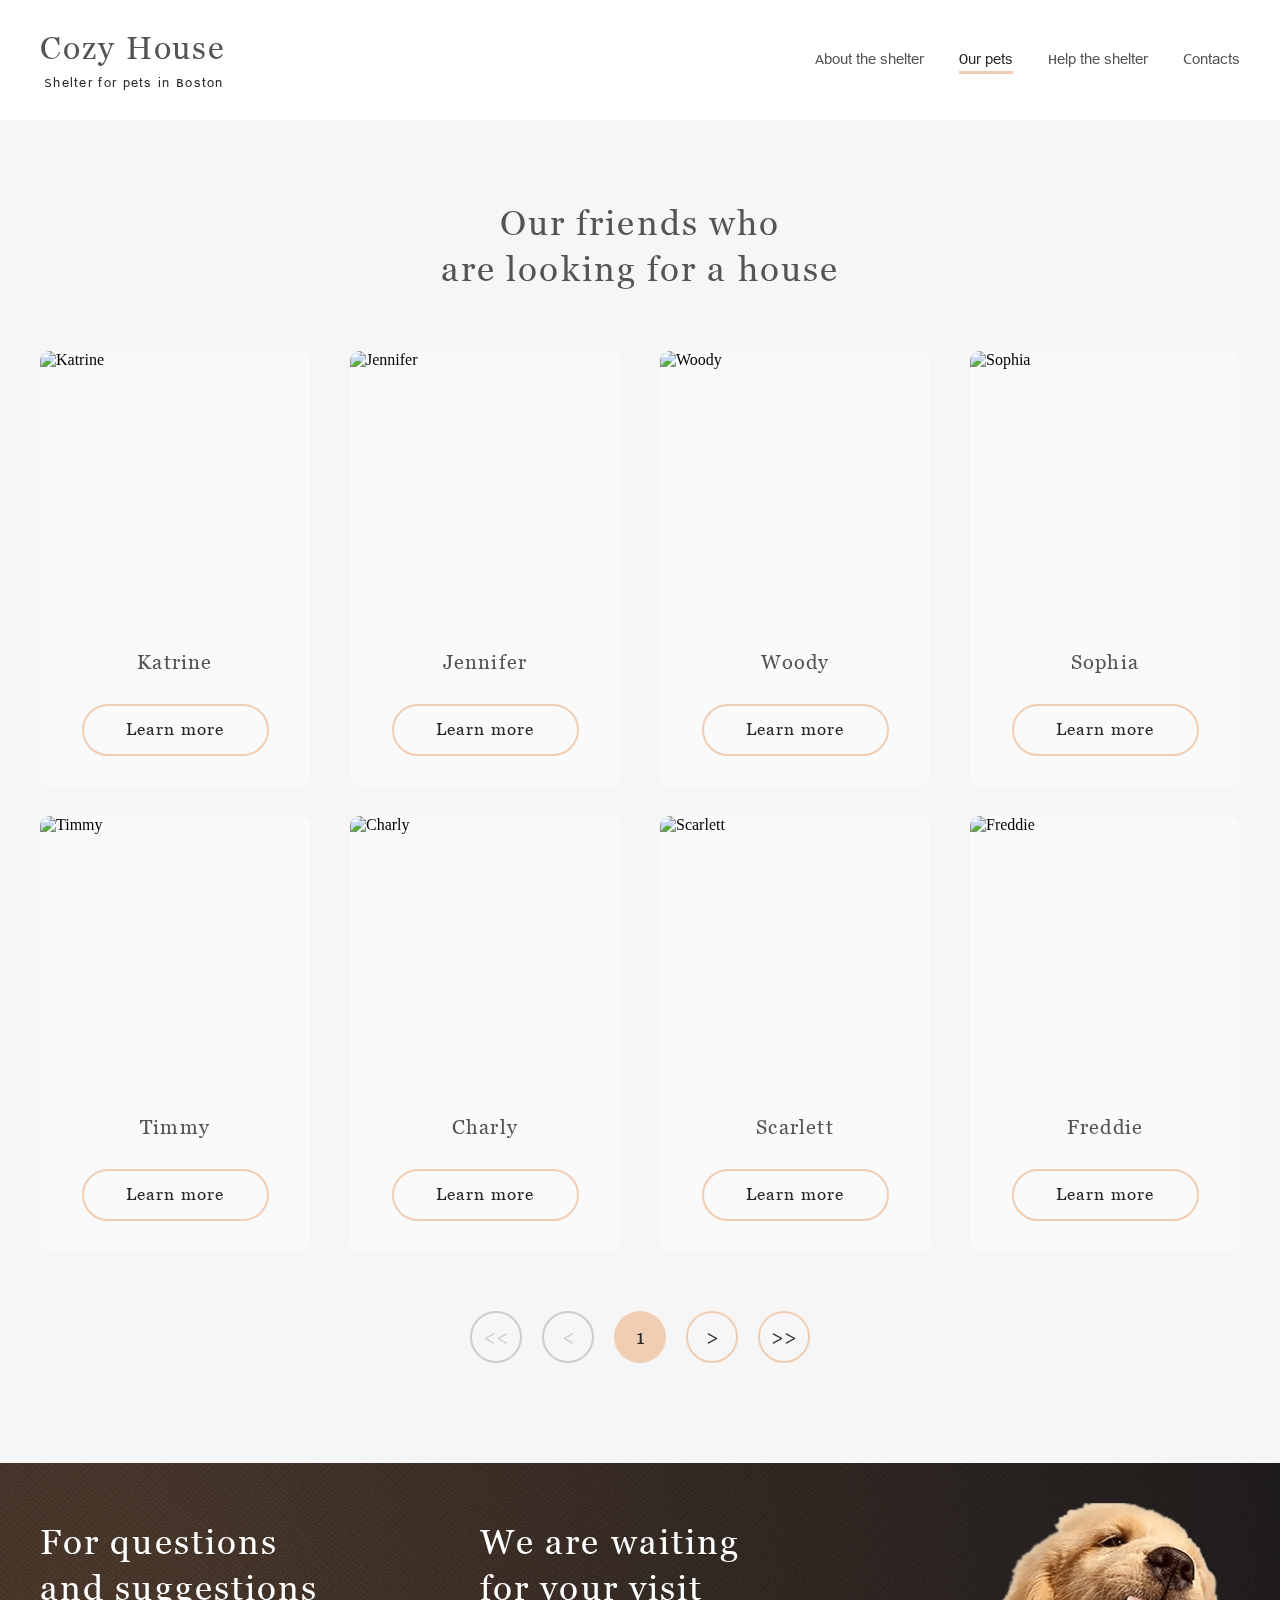
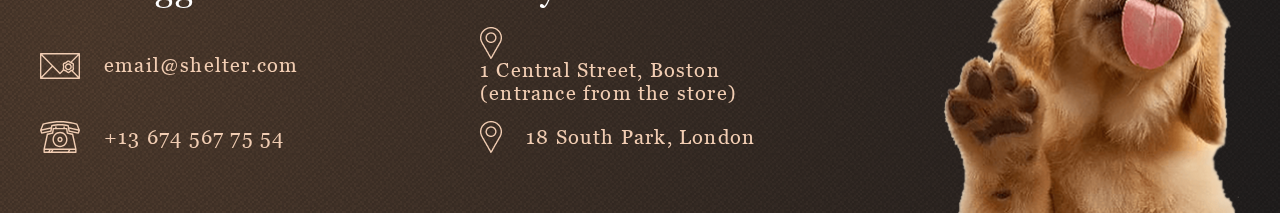
==== commit e17acf72: "feat: add folder favicon, change favicon <link> in header, correct responsive" ====
--- a/shelter/pages/pets/index.html
+++ b/shelter/pages/pets/index.html
@@ -7,37 +7,40 @@
         <link rel="stylesheet" href="../shared/normalize.css">
         <link rel="stylesheet" href="../shared/fonts.css">
         <link rel="stylesheet" href="./styles.css">
+        <link rel="icon" href="../../assets/favicons/favicon.ico" sizes="any">
+        <link rel="apple-touch-icon" href="./../../assets/favicons/apple-touch-icon.png">
+        <link rel="manifest" href="./../../assets/favicons/site.webmanifest">
     </head>
     <body>
-        <header>
-            <div class="background background-for-sticky-heder"></div>
-            <div class='header__content'>
-                <a class="logo-link-to-main-page" href="../main/index.html">
-                    <div class="logo">
-                        <h1>Cozy House</h1>
-                        <p class="logo-subtitle">Shelter for pets in Boston</p>
-                    </div>
-                </a>
-                <nav class="header-nav">
-                    <a class="link-about-the-shelter" href="../main/index.html">
-                        <p>About the shelter</p>
+        <div class="background-for-sticky-heder">
+            <header>
+                <div class='header__content'>
+                    <a class="logo-link-to-main-page" href="../main/index.html">
+                        <div class="logo">
+                            <h1>Cozy House</h1>
+                            <p class="logo-subtitle">Shelter for pets in Boston</p>
+                        </div>
                     </a>
-                    <a class="link-active" href='#'>
-                        <p>Our pets</p>
-                    </a>
-                    <a class="link-help-the-shelter" href="../main/index.html#help">
-                        <p>Help the shelter</p>
-                    </a>
-                    <a class="link-contacts" href="#contacts">
-                        <p>Contacts</p>
-                    </a>
-                </nav>
-                <div class="burger-menu"></div>
-            </div>
-        </header>
-        <main>
+                    <nav class="header-nav">
+                        <a class="link-about-the-shelter" href="../main/index.html">
+                            <p>About the shelter</p>
+                        </a>
+                        <a class="link-active" href='#'>
+                            <p>Our pets</p>
+                        </a>
+                        <a class="link-help-the-shelter" href="../main/index.html#help">
+                            <p>Help the shelter</p>
+                        </a>
+                        <a class="link-contacts" href="#contacts">
+                            <p>Contacts</p>
+                        </a>
+                    </nav>
+                    <div class="burger-menu"></div>
+                </div>
+            </header>
+        </div>
+        <div class="background background-our-pets">
             <section class="our-pets">
-                <div class="background background-our-pets"></div>
                 <div class="our-pets__content">
                     <h3>Our friends who<br>are looking for a house</h3>
                     <div class="cards-of-pets__wrapper">
@@ -133,38 +136,39 @@
                     </nav>
                 </div>
             </section>
-        </main>
-        <footer>
-            <div class="background  footer__background"></div>
-            <div class="footer__content">
-                <section id="contacts">
-                    <h3>For questions and suggestions</h3>
-                    <div>
-                        <a class="email" href = "mailto:email@shelter.com">
-                            <img class="icon-email" src="../../assets/icons/icon-email.svg" alt="&#9993;">
-                            <h4>email@shelter.com</h4>
+        </div>
+        <div class="background footer__background">
+            <footer>
+                <div class="footer__content">
+                    <section id="contacts">
+                        <h3>For questions and suggestions</h3>
+                        <div>
+                            <a class="email" href = "mailto:email@shelter.com">
+                                <img class="icon-email" src="../../assets/icons/icon-email.svg" alt="&#9993;">
+                                <h4>email@shelter.com</h4>
+                            </a>
+                        </div>
+                        <div>
+                            <a class="phone" href="tel:+136745677554">
+                                <img class="icon-phone" src="../../assets/icons/icon-phone.svg" alt="&#9742;">
+                                <h4>+13 674 567 75 54</h4>
+                            </a>
+                        </div>
+                    </section>
+                    <section class="location">
+                        <h3>We are waiting for your visit</h3>
+                        <a class="place-of-location" href="https://www.google.com/maps/place/1+Central+St,+Boston,+MA+02109,+%D0%A1%D0%A8%D0%90/@42.3585558,-71.056915,17z/data=!3m1!4b1!4m5!3m4!1s0x89e370868bc2ce7b:0x82fa7db94f5fea9e!8m2!3d42.3585519!4d-71.0547263!5m1!1e1?hl=ru-RU" target="_blank">
+                            <img class="marker-of-location" src="../../assets/icons/icon-marker.png" alt="&#9971;">
+                            <h4>1 Central Street, Boston<br>(entrance from the store)</h4>
                         </a>
-                    </div>
-                    <div>
-                        <a class="phone" href="tel:+136745677554">
-                            <img class="icon-phone" src="../../assets/icons/icon-phone.svg" alt="&#9742;">
-                            <h4>+13 674 567 75 54</h4>
+                        <a class="place-of-location" href="https://www.google.com/maps/place/South+Park+Court,+18+S+Park+Rd,+London+SW19+8TD,+%D0%92%D0%B5%D0%BB%D0%B8%D0%BA%D0%BE%D0%B1%D1%80%D0%B8%D1%82%D0%B0%D0%BD%D0%B8%D1%8F/@51.4202718,-0.2023686,17z/data=!3m1!4b1!4m5!3m4!1s0x487608baa7401b31:0x18e66d9fcd2f7d77!8m2!3d51.4202685!4d-0.2001799!5m1!1e1?hl=ru-RU" target="_blank">
+                            <img class="marker-of-location" src="../../assets/icons/icon-marker.png" alt="&#9971;">
+                            <h4>18 South Park, London</h4>
                         </a>
-                    </div>
-                </section>
-                <section class="location">
-                    <h3>We are waiting for your visit</h3>
-                    <a class="place-of-location" href="https://www.google.com/maps/place/1+Central+St,+Boston,+MA+02109,+%D0%A1%D0%A8%D0%90/@42.3585558,-71.056915,17z/data=!3m1!4b1!4m5!3m4!1s0x89e370868bc2ce7b:0x82fa7db94f5fea9e!8m2!3d42.3585519!4d-71.0547263!5m1!1e1?hl=ru-RU">
-                        <img class="marker-of-location" src="../../assets/icons/icon-marker.png" alt="&#9971;">
-                        <h4>1 Central Street, Boston<br>(entrance from the store)</h4>
-                    </a>
-                    <a class="place-of-location" href="https://www.google.com/maps/place/South+Park+Court,+18+S+Park+Rd,+London+SW19+8TD,+%D0%92%D0%B5%D0%BB%D0%B8%D0%BA%D0%BE%D0%B1%D1%80%D0%B8%D1%82%D0%B0%D0%BD%D0%B8%D1%8F/@51.4202718,-0.2023686,17z/data=!3m1!4b1!4m5!3m4!1s0x487608baa7401b31:0x18e66d9fcd2f7d77!8m2!3d51.4202685!4d-0.2001799!5m1!1e1?hl=ru-RU">
-                        <img class="marker-of-location" src="../../assets/icons/icon-marker.png" alt="&#9971;">
-                        <h4>18 South Park, London</h4>
-                    </a>
-                </section>
-                <img class="footer__content_image" src="../../assets/images/footer-puppy.png" alt="puppy;">
-            </div>
-        </footer>
+                    </section>
+                    <img class="footer__content_image" src="../../assets/images/footer-puppy.png" alt="puppy;">
+                </div>
+            </footer>
+        </div>
     </body>
 </html>--- a/shelter/pages/pets/styles.css
+++ b/shelter/pages/pets/styles.css
@@ -1,19 +1,30 @@
 @import url('../shared/shared.css');
 
-html,
+html {
+    width: 100%;
+}
+
 body {
     width: 100%;
+    margin: 0 auto;
+}
+
+body * {
+    /* outline: solid 1px red;  */
+}
+
+.background,
+.background-for-sticky-heder {
+    display: flex;
+    flex-direction: column;
+    align-items: center;
     margin: 0;
-    padding: 0;
-}
-
-main {
-    width: 1280px;
-    margin: 0 auto;
-}
-
-body > * {
-    outline: solid 1px red; 
+    /* background-color: rgb(255, 0, 179); */
+}
+
+.background > * {
+    align-self: stretch;
+    /* background-color: gold; */
 }
 /* 
 ============================
@@ -22,7 +33,7 @@
  */
 @media screen and ( min-width: 1280px) {
     header,
-    main,
+    .our-pets,
     footer {
         position: relative;
         display: flex;
@@ -41,56 +52,43 @@
 
 @media screen and ( min-width: 768px ) and ( max-width: 1279px) {
     header,
-    main,
+    .our-pets,
     footer {
         position: relative;
         display: flex;
         flex-direction: column;
-        margin: 0 auto;
-        width: var( --width-section-768px-1280px );
+        align-self: stretch;
+        min-width: var( --width-section-768px-1280px );
     }
     
+    .header__content,
+    .our-pets__content {
+        display: flex;
+        align-self: stretch;
+        min-width: var( --width-sub-section-768px-1280px );
+    }
+}
+
+@media screen and ( max-width: 767px ) {
+    header,
+    .our-pets,
+    footer {
+        position: relative;
+        display: flex;
+        align-items: center;
+        min-width: var( --width-section-320px-768px );
+    }
+
     .header__content,
     .our-pets__content,
     .footer__content {
         display: flex;
-        width: var( --width-sub-section-768px-1280px );
-    }
-
-    .footer__content {
-        width: var( --width-sub-section-768px-1280px );
-    }
-}
-
-@media screen and ( max-width: 767px ) {
-    header,
-    main,
-    footer {
-        position: relative;
-        display: flex;
-        flex-direction: column;
-        margin: 0 auto;
-        width: var( --width-section-320px-768px );
-    }
-
-    .header__content,
-    .our-pets__content,
-    .footer__content {
-        align-items: center;
-    }
-
-    .our-pets__content,
-    .footer__content {
-        display: flex;
-        flex-direction: column;
-        width: var( --width-sub-section-320px-768px );
+        min-width: var( --width-sub-section-320px-768px );
     }
     
     .start-screen__content_image,
-    .about__content_image,
-    .donation__content_image,
     .footer__content_image {
-        width: var( --foto-width-320px-768px);
+        min-width: var( --foto-width-320px-768px);
     }
 }
 /* 
@@ -98,16 +96,27 @@
               header
 ===================================
  */
-header {
+
+.background-for-sticky-heder {
     position: sticky;
     top: 0px;
     z-index: 1000;
-    display: flex;
+    background: #FFFFFF;
+}
+
+@supports (( -webkit-backdrop-filter: none ) or ( backdrop-filter: none )) {
+    .background-for-sticky-heder {
+        background: #FFFFFF95;
+        backdrop-filter: blur( 15px ) saturate( 150% );
+    }
+}
+
+header {
+    position: relative;
+    display: flex;
+    align-self: stretch;
     justify-content: center;
-    align-items: center;
     height: 120px;
-    margin: 0 auto;
-    background: var( --color-light-xl );
 }
 
 .header__content {
@@ -177,13 +186,13 @@
 .link-help-the-shelter:hover,
 .link-contacts:hover {
     color: var( --color-dark-3xl );
-    border-bottom: solid 3px var( --color-primary );
 }
 
 @media screen and ( min-width: 1280px) {
-    .header__content,
-    .our-pets__content {
+    .header__content {
+        align-self: stretch;
         width: var( --width-sub-section-above-1280px );
+        margin: 0 40px;
     }
 
     .burger-menu {
@@ -192,9 +201,11 @@
 }
 
 @media screen and ( min-width: 768px) and ( max-width: 1279px) {
-    .header__content,
-    .our-pets__content {
-        width: var( --width-sub-section-768px-1280px );
+
+    .header__content {
+        align-self: stretch;
+        min-width: var( --width-sub-section-768px-1280px );
+        margin: 0 30px;
     }
 
     .burger-menu {
@@ -203,9 +214,36 @@
 }
 
 @media screen and ( max-width: 767px) {
+    header {
+        flex-direction: column;
+    }
+
     .header__content {
-        align-self: flex-start;
-        width: 260px;
+        align-self: stretch;
+        align-items: center;
+        margin: 0 10px;
+    }
+
+    .header-nav {
+        display: none;
+    }
+
+    .burger-menu {
+        width: 30px;
+        height: 22px;
+        margin-right: 43px;
+        font-size: 0;
+        border-top: solid 2px var( --color-burger-menu );
+        border-bottom: solid 2px var( --color-burger-menu );
+    }
+
+    .burger-menu::before {
+        position: absolute;
+        top: calc( 50% - 1px );
+        width: 28px;
+        content: "";
+        border: solid 1px var( --color-burger-menu );
+        background-color: var( --color-burger-menu );
     }
 }
 /* 
@@ -218,7 +256,6 @@
     display: flex;
     flex-direction: column;
     align-items: center;
-    width: 100%;
 }
 
 .background-our-pets {
@@ -235,7 +272,7 @@
 }
 
 .pet-card {
-    /* padding-bottom: 30px; */
+    position: relative;
     display: flex;
     flex-direction: column;
     align-items: center;
@@ -243,11 +280,16 @@
     height: 435px;
     background-color: var( --color-light-s );
     border-radius: 9px;
+    overflow: hidden;
 }
 
 .pet-card:hover {
     background-color: var( --color-light-xl );
     cursor: pointer;
+    box-shadow: 0 0 5px var( --color-dark-m );
+    transition: 150ms;
+    left: -1px;
+    top: -1px;
 }
 
 .pet-card:hover > .button-secondary {
@@ -268,18 +310,12 @@
     font-size: 20px;
     font-weight: 400;
     font-style: normal;
-    line-height: 1;
+    line-height: 1.15;
     letter-spacing: 0.06em;
     text-align: center;
     color: var( --color-dark-l );
 }
 
-.sophia-dog {
-    position: absolute;
-    top: -30px;
-    left: -80px;
-}
-
 .block-of-button-paginator {
     display: flex;    
     justify-content: center;
@@ -294,8 +330,8 @@
     margin: 0;
 }
 
-.block-of-button-paginator > button:nth-child(1),
-.block-of-button-paginator > button:nth-child(2) {
+.block-of-button-paginator > button:nth-child(1) > span,
+.block-of-button-paginator > button:nth-child(2) > span {
     color: var( --color-dark-s );
 }
 
@@ -315,11 +351,12 @@
 
 @media screen and ( min-width: 1280px) {
     .our-pets__content {
+        align-self: stretch;
         display: grid;
         grid-template-rows: repeat(3, auto);
         grid-template-columns: 1200px;
-        row-gap: 45px;
-        margin: 80px 0 100px;
+        row-gap: 60px;
+        margin: 80px 40px 100px;
     }
 
     .our-pets__content > h3 {
@@ -330,6 +367,8 @@
         flex-wrap: wrap;
         justify-content: space-between;
         align-content: space-around;
+        row-gap: 30px;
+        column-gap: 40px;
     }
     
     .block-of-button-paginator {
@@ -338,66 +377,71 @@
 }
 
 @media screen and ( min-width: 768px) and ( max-width: 1279px) {
+    .our-pets {
+        align-items: center;
+    }
+
     .our-pets__content {
         flex-direction: column;
         align-items: center;
-        margin: 80px 0 100px;
+        margin: 80px 30px 70px;
     }
 
     .our-pets__content > h3 {
         width: 400px;
+        height: 90px;
         font-size: var( --desktop-h3-font-size );
     }
 
     .cards-of-pets__wrapper {
-        flex-wrap: wrap;
-        justify-content: center;
-        column-gap: 40px;
+        align-self: stretch;
+        display: grid;
+        grid-template: repeat( 3, auto ) / repeat( 2, auto );
         row-gap: 30px;
-        padding-top: 30px;
-    }
-
-    .pet-card:nth-child(5),
-    .pet-card:nth-child(6),
+        margin: 30px 64px 0; 
+    }
+    .pet-card:nth-child(1),
+    .pet-card:nth-child(2),
+    .pet-card:nth-child(3),
+    .pet-card:nth-child(4),
     .pet-card:nth-child(7),
     .pet-card:nth-child(8) {
+        justify-self: center;
+    }
+
+    .pet-card:nth-child(1),
+    .pet-card:nth-child(3),
+    .pet-card:nth-child(7) {
+        margin-right: 15px;
+    }
+
+    .pet-card:nth-child(2),
+    .pet-card:nth-child(4),
+    .pet-card:nth-child(8) {
+        margin-left: 15px;
+    }
+
+    .pet-card:nth-child(5),
+    .pet-card:nth-child(6) {
         display: none;
     }
 
     .block-of-button-paginator {
         column-gap: 20px;
-        margin-top: 40px;
-    }
-
+        margin: 40px 0 6px;
+    }
 }
 
 @media screen and ( max-width: 767px) {
+
+    .our-pets__content {
+        flex-direction: column;
+        align-self: stretch;
+        margin: 0 10px;
+    }
+
     .block-of-button-paginator {
         column-gap: 10px;
-    }
-
-    .header-nav {
-        display: none;
-    }
-
-    .burger-menu {
-        position: relative;
-        display: block;
-        align-self: center;
-        width: 30px;
-        height: 22px;
-        font-size: 0;
-        border-top: solid 2px var( --color-primary );
-        border-bottom: solid 2px var( --color-primary );
-    }
-
-    .burger-menu::before {
-        position: absolute;
-        top: calc( 50% - 1px );
-        width: calc( 100% - 2px );
-        content: "";
-        border: solid 1px var( --color-primary );
-        background-color: var( --color-primary );
     }
 
     .our-pets__content > h3 {
@@ -413,6 +457,7 @@
         row-gap: 30px;
     }
 
+    .pet-card:nth-child(4),
     .pet-card:nth-child(5),
     .pet-card:nth-child(6),
     .pet-card:nth-child(7),
@@ -431,7 +476,7 @@
 =============================
  */
  .footer__background {
-    background: url("../../assets/images/noise-lines.png"), radial-gradient(110.67% 538.64% at 5.73% 50%, #513D2F 0%, #1A1A1C 100%), #211F20;
+    background: var( --footer-background-color );
 }
 
 #contacts,
@@ -467,6 +512,14 @@
 .icon-phone,
 .marker-of-location {
     margin: 0 20px 0 0;
+}
+
+#contacts a:hover,
+.location a:hover {
+    position: relative;
+    transition: 150ms;
+    left: -2px;
+    top: -2px;
 }
 
 @media screen and ( min-width: 1280px ) {
@@ -496,11 +549,12 @@
 
 @media screen and ( min-width: 768px ) and ( max-width: 1279px) {
     .footer__content {
+        align-self: stretch;
         display: grid;
-        grid-template: 234px auto / 34px 280px 60px 1fr 34px;
+        grid-template: 234px auto / 34px 280px auto 302px 34px;
         row-gap: 65px;
-        align-self: center;
-        margin-top: 30px;
+        min-width: var( --width-sub-section-768px-1280px );
+        margin: 30px 30px 0;
     }
 
     .footer__content_image {
@@ -539,14 +593,21 @@
 }
 
 @media screen and ( max-width: 767px ) {
+    footer {
+        flex-direction: column;
+    }
+
     .footer__content {
+        flex-direction: column;
+        align-self: stretch;
         align-items: center;
+        margin: 0 10px;
     }
     
     #contacts,
     .location {
+        align-self: center;
        row-gap: 40px;
-       width: 100%;
        align-items: center;
     }
 
@@ -555,6 +616,7 @@
     }
 
     .location {
+        min-width: 300px;
         margin-top: 40px;
     }
 
@@ -564,6 +626,10 @@
         text-align: center;
     }
 
+    #contacts > h3 {
+        width: 278px;
+    }
+
     .location > h3 {
         width: 270px;
     }
@@ -573,6 +639,7 @@
     }
 
     .footer__content_image {
-        margin: 40px 0 0 0;
+        align-self: stretch;
+        margin: 40px 20px 0;
     }
 }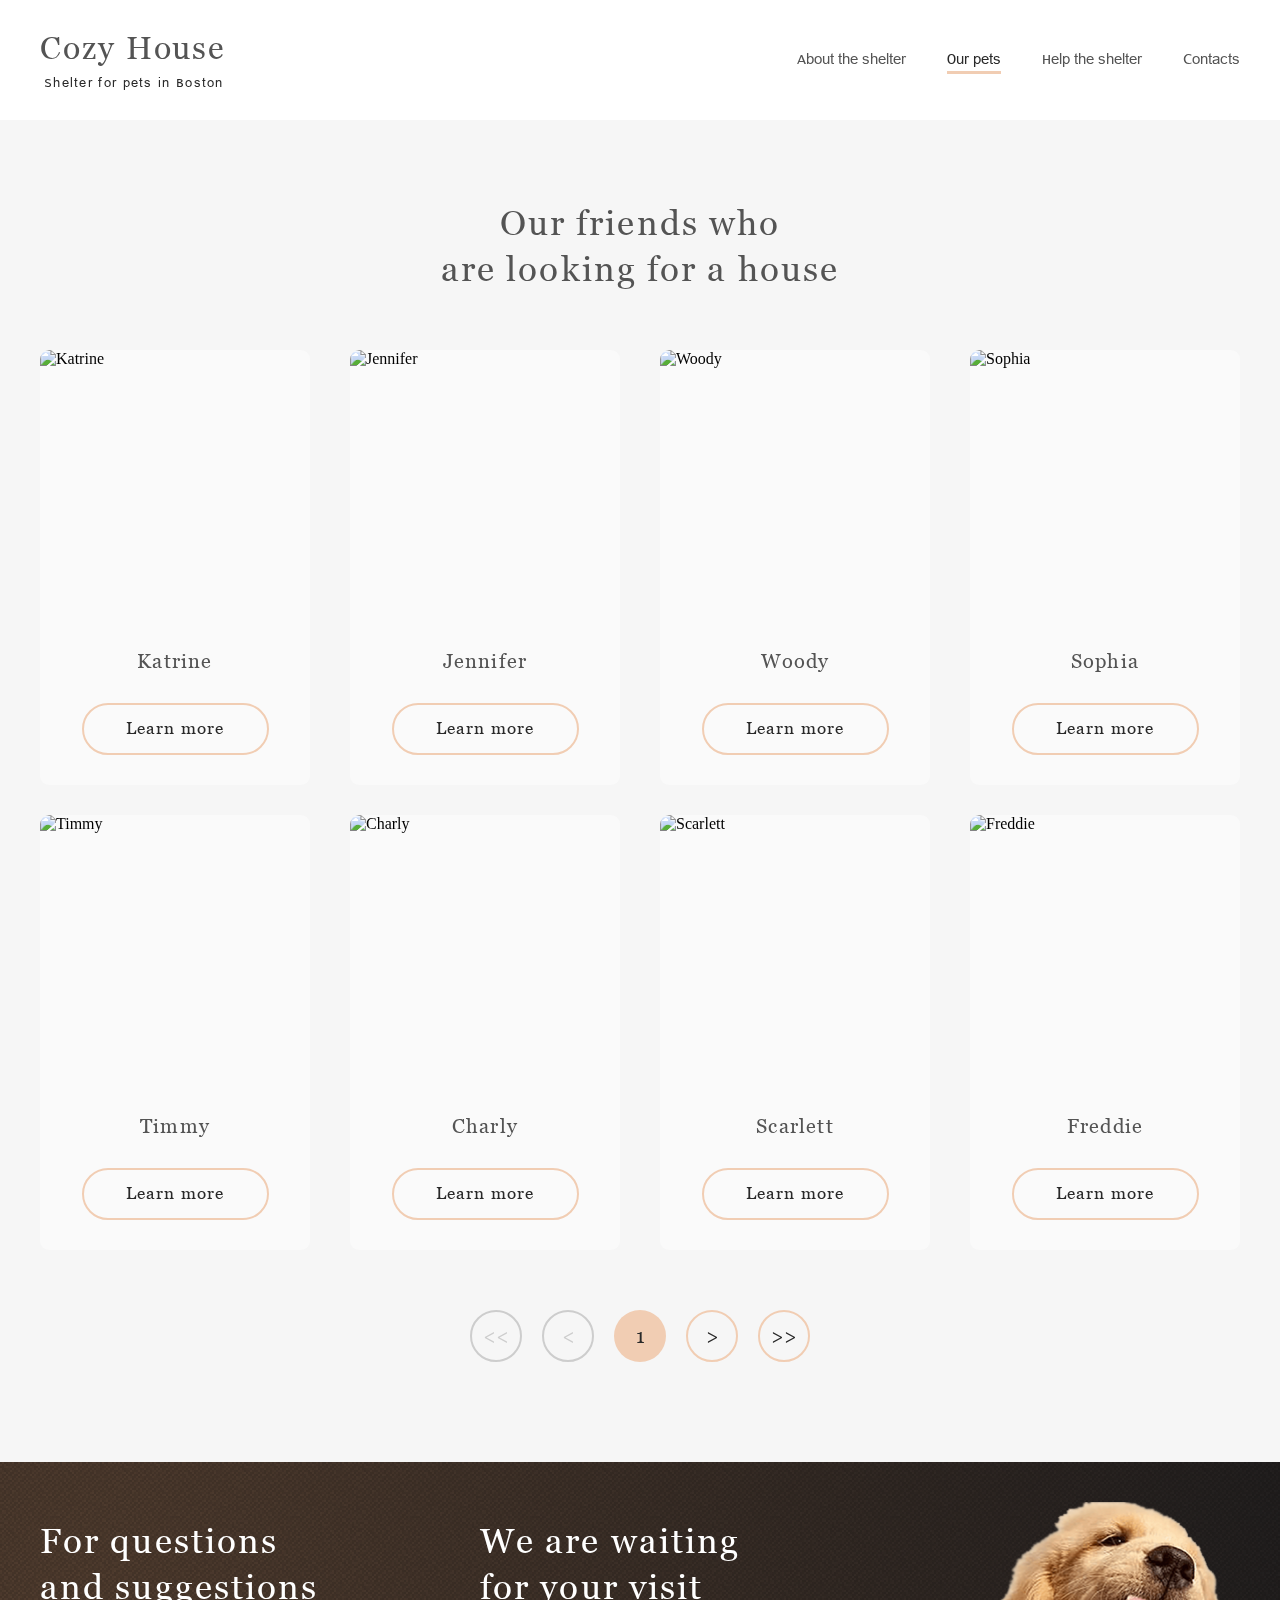
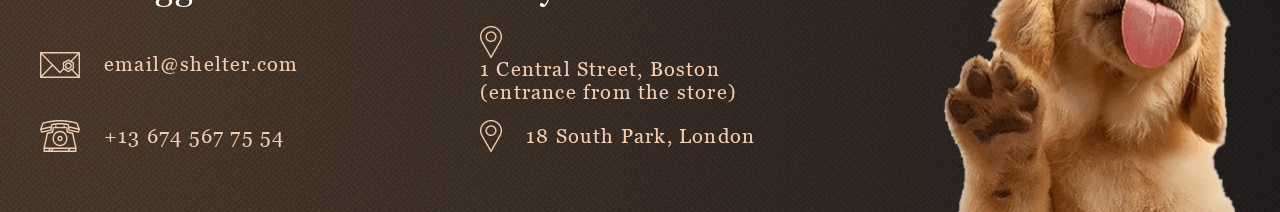
==== commit a0907b7e: "fix: all check, complete Shelter part№2" ====
--- a/shelter/pages/pets/index.html
+++ b/shelter/pages/pets/index.html
@@ -2,18 +2,18 @@
 <html lang="en">
     <head>
         <meta charset="UTF-8">
-        <meta name="viewport" content="width=device-width, initial-scale=1">
+        <meta name="viewport" content="width=device-width, initial-scale=1.0">
         <title>Our pets</title>
         <link rel="stylesheet" href="../shared/normalize.css">
         <link rel="stylesheet" href="../shared/fonts.css">
         <link rel="stylesheet" href="./styles.css">
         <link rel="icon" href="../../assets/favicons/favicon.ico" sizes="any">
         <link rel="apple-touch-icon" href="./../../assets/favicons/apple-touch-icon.png">
-        <link rel="manifest" href="./../../assets/favicons/site.webmanifest">
     </head>
     <body>
         <div class="background-for-sticky-heder">
             <header>
+                <!-- <div class="burger-menu__popup"></div> -->
                 <div class='header__content'>
                     <a class="logo-link-to-main-page" href="../main/index.html">
                         <div class="logo">
@@ -35,7 +35,11 @@
                             <p>Contacts</p>
                         </a>
                     </nav>
-                    <div class="burger-menu"></div>
+                    <div class="burger-menu_wrapper">
+                        <div class="burger-menu">
+                            <div class="burger-menu__middle-line"></div>
+                        </div>
+                    </div>
                 </div>
             </header>
         </div>
@@ -118,19 +122,20 @@
                         </div>
                     </div>
                     <nav class="block-of-button-paginator">
-                        <button class="button-paginator paginator-left" type="button" disabled="true">
+                        <button class="button-paginator paginator-left-double-arrow" type="button" disabled>
                             <span>&#60;&#60;</span>
                         </button>
-                        <button class="button-paginator paginator-left" type="button" disabled="true">
+                        <button class="button-paginator paginator-left-arrow" type="button" disabled >
                             <span>&#60;</span>
                         </button>
-                        <button class="button-paginator button-with-page-number" type="button" disabled="true">
-                            <span>1</span>
+                        <button class="button-paginator button-with-page-number" type="button" disabled>
+                            <span class="page-number">1</span>
+                            <!-- <span class="page-number"></span> -->
                         </button>
-                        <button class="button-paginator paginator-right" type="button">
+                        <button class="button-paginator paginator-right-arrow" type="button">
                             <span>&#62;</span>
                         </button>
-                        <button class="button-paginator paginator-right" type="button">
+                        <button class="button-paginator paginator-right-double-arrow" type="button">
                             <span>&#62;&#62;</span>
                         </button>
                     </nav>
@@ -170,5 +175,6 @@
                 </div>
             </footer>
         </div>
+        <!-- <script type="module" src="./scripts/index.js"></script> -->
     </body>
 </html>--- a/shelter/pages/pets/styles.css
+++ b/shelter/pages/pets/styles.css
@@ -1,11 +1,12 @@
 @import url('../shared/shared.css');
+/* @import url('../shared/animation.css'); */
 
 html {
     width: 100%;
 }
 
 body {
-    width: 100%;
+    height: 100%;
     margin: 0 auto;
 }
 
@@ -26,12 +27,17 @@
     align-self: stretch;
     /* background-color: gold; */
 }
+
 /* 
 ============================
   common styles responsive
 ============================
  */
 @media screen and ( min-width: 1280px) {
+    body {
+        min-width: 1280px;
+    }
+
     header,
     .our-pets,
     footer {
@@ -51,6 +57,10 @@
 }
 
 @media screen and ( min-width: 768px ) and ( max-width: 1279px) {
+    body {
+        min-width: 768px;
+    }
+
     header,
     .our-pets,
     footer {
@@ -70,6 +80,10 @@
 }
 
 @media screen and ( max-width: 767px ) {
+    body {
+        min-width: 320px;
+    }
+
     header,
     .our-pets,
     footer {
@@ -96,7 +110,6 @@
               header
 ===================================
  */
-
 .background-for-sticky-heder {
     position: sticky;
     top: 0px;
@@ -120,8 +133,8 @@
 }
 
 .header__content {
-    display: flex;
-    justify-content: space-between;
+    position: relative;
+    display: flex;
     height: 60px;
 }
 
@@ -151,13 +164,20 @@
 }
 
 .header-nav {
+    position: absolute;
+    top: calc( 50% - 13px );
+    right: 0;
     display: flex;
     flex-wrap: wrap;
     align-content: center;
     column-gap: 35px;
+    height: 27px;
+    /* outline: solid 1px red; */
 }
 
 header a {
+    box-sizing: border-box;
+    height: 100%;
     font-family: var( --font-family-for-paragraph );
     font-size: 15px;
     font-weight: 400;
@@ -179,6 +199,7 @@
 .link-about-the-shelter > p,
 .link-help-the-shelter > p,
 .link-contacts > p {
+    height: 100%;
     margin: 0;
 }
 
@@ -198,6 +219,11 @@
     .burger-menu {
         display: none;
     }
+
+    .header-nav {
+        width: 443px;
+        justify-content: space-between;
+    }
 }
 
 @media screen and ( min-width: 768px) and ( max-width: 1279px) {
@@ -211,6 +237,11 @@
     .burger-menu {
         display: none;
     }
+
+    .header-nav {
+        width: 443px;
+        justify-content: space-between;
+    }
 }
 
 @media screen and ( max-width: 767px) {
@@ -220,6 +251,7 @@
 
     .header__content {
         align-self: stretch;
+        justify-content: space-between;
         align-items: center;
         margin: 0 10px;
     }
@@ -228,22 +260,106 @@
         display: none;
     }
 
+    .burger-menu_wrapper {
+        position: relative;
+        z-index: 1000000;
+        display: flex;
+        align-items: center;
+        margin-right: 33px;
+    }
+
     .burger-menu {
+        position: relative;
         width: 30px;
         height: 22px;
-        margin-right: 43px;
+        margin: 10px;
         font-size: 0;
         border-top: solid 2px var( --color-burger-menu );
         border-bottom: solid 2px var( --color-burger-menu );
     }
 
-    .burger-menu::before {
+    .burger-menu:hover {
+        cursor: pointer;
+    }
+
+    .burger-menu__middle-line {
         position: absolute;
         top: calc( 50% - 1px );
         width: 28px;
         content: "";
-        border: solid 1px var( --color-burger-menu );
-        background-color: var( --color-burger-menu );
+        border-top: solid 2px var( --color-burger-menu );
+        border-right: solid 2px var( --color-burger-menu );
+    }
+
+    .burger-menu:hover {
+        cursor: pointer;
+    }
+
+    .burger-menu__popup {
+        position: absolute;
+        top: 0;
+        right: 0;
+        z-index: 10000;
+        display: none;
+        background: #29292960;
+    }
+
+    .burger-menu__popup-menu {
+        position: absolute;
+        top: 0;
+        right: 0;
+        z-index: 100000;
+        display: flex;
+        justify-content: center;
+        width: 320px;
+        height: 100vh;
+        background-color: var( --color-dark-3xl );
+    }
+
+    .burger-menu__popup-menu_logo {
+        position: absolute;
+        top: 30px;
+        left: 10px;
+        height: 60px;
+    }
+
+    .burger-menu__popup-menu_logo > h1 {
+        margin: 0 0 10px;
+        color: var( --color-primary );
+    }
+
+    .burger-menu__logo-subtitle {
+        margin: 0;
+        padding-left: 4px;
+        font-size: 13px;
+        text-align: right;
+        line-height: 1.1;
+        letter-spacing: 0.1em;
+        color: var( --color-light-xl );
+    }
+
+    .burger-menu__popup-menu_nav {
+        display: flex;
+        flex-direction: column;
+        margin-top: 248px;
+        align-self: flex-start;
+        align-items: center;
+    }
+
+    .burger-menu__popup-menu_nav p {
+        font-size: 32px;
+        text-align: center;
+        color: var( --color-dark-s );
+    }
+
+    .burger-menu__popup-menu_link-our-pets > p {
+        color: var( --color-light-s );
+        border-bottom: solid 3px var( --color-primary );
+    }
+
+
+    .burger-menu__popup-menu_nav > a:hover > p {
+        color: var( --color-light-s );
     }
 }
 /* 
@@ -276,6 +392,7 @@
     display: flex;
     flex-direction: column;
     align-items: center;
+    row-gap: 30px;
     width: 270px;
     height: 435px;
     background-color: var( --color-light-s );
@@ -294,6 +411,7 @@
 
 .pet-card:hover > .button-secondary {
     background-color: var( --color-primary-light );
+    border-color: var( --color-primary-light );
 }
 
 .pet-card__image_wrapper {
@@ -305,7 +423,7 @@
 }
 
 .pet-card > p {
-    margin: 30px 0;
+    margin: 0;
     font-family: var( --font-family-for-titles );
     font-size: 20px;
     font-weight: 400;
@@ -321,7 +439,8 @@
     justify-content: center;
 }
 
-.paginator-left:hover,
+.paginator-left-double-arrow:hover,
+.paginator-left-arrow:hover,
 .button-with-page-number:hover {
     cursor: default;
 }
@@ -360,6 +479,7 @@
     }
 
     .our-pets__content > h3 {
+        height: 90px;
         font-size: var( --desktop-h3-font-size );
     }
 
@@ -404,27 +524,54 @@
     .pet-card:nth-child(2),
     .pet-card:nth-child(3),
     .pet-card:nth-child(4),
+    .pet-card:nth-child(5),
+    .pet-card:nth-child(6) {
+        justify-self: center;
+    }
+
+    .pet-card:nth-child(1),
+    .pet-card:nth-child(3),
+    .pet-card:nth-child(5) {
+        margin-right: 15px;
+    }
+
+    .pet-card:nth-child(2),
+    .pet-card:nth-child(4),
+    .pet-card:nth-child(6) {
+        margin-left: 15px;
+    }
+
     .pet-card:nth-child(7),
     .pet-card:nth-child(8) {
-        justify-self: center;
-    }
-
-    .pet-card:nth-child(1),
+        display: none;
+    }
+
+    
+    /* ДЛЯ ТРЕТЬЕЙ ЧАСТИ ЗАДАНИЯ */
+    /* ============================== */
+    /* .pet-card:nth-child(1),
+    .pet-card:nth-child(2),
     .pet-card:nth-child(3),
-    .pet-card:nth-child(7) {
-        margin-right: 15px;
-    }
-
-    .pet-card:nth-child(2),
     .pet-card:nth-child(4),
-    .pet-card:nth-child(8) {
-        margin-left: 15px;
-    }
-
     .pet-card:nth-child(5),
     .pet-card:nth-child(6) {
-        display: none;
-    }
+        justify-self: center;
+    } */
+
+    /* .pet-card:nth-child(1),
+    .pet-card:nth-child(3),
+    .pet-card:nth-child(5) { */
+        /* margin-right: 15px; */
+    /* } */
+
+    /* .pet-card:nth-child(2),
+    .pet-card:nth-child(4),
+    .pet-card:nth-child(6) { */
+        /* margin-left: 15px; */
+    /* } */
+    /* ============================== */
+    /* ДЛЯ ТРЕТЬЕЙ ЧАСТИ ЗАДАНИЯ */
+
 
     .block-of-button-paginator {
         column-gap: 20px;
@@ -445,6 +592,7 @@
     }
 
     .our-pets__content > h3 {
+        height: 64px;
         margin: 42px 0;
         font-size: var( --mobile-h3-font-size );
     }
@@ -475,9 +623,13 @@
             footer
 =============================
  */
- .footer__background {
+.footer__background {
     background: var( --footer-background-color );
 }
+
+/* footer * {
+    outline: solid 1px red;
+} */
 
 #contacts,
 .location {
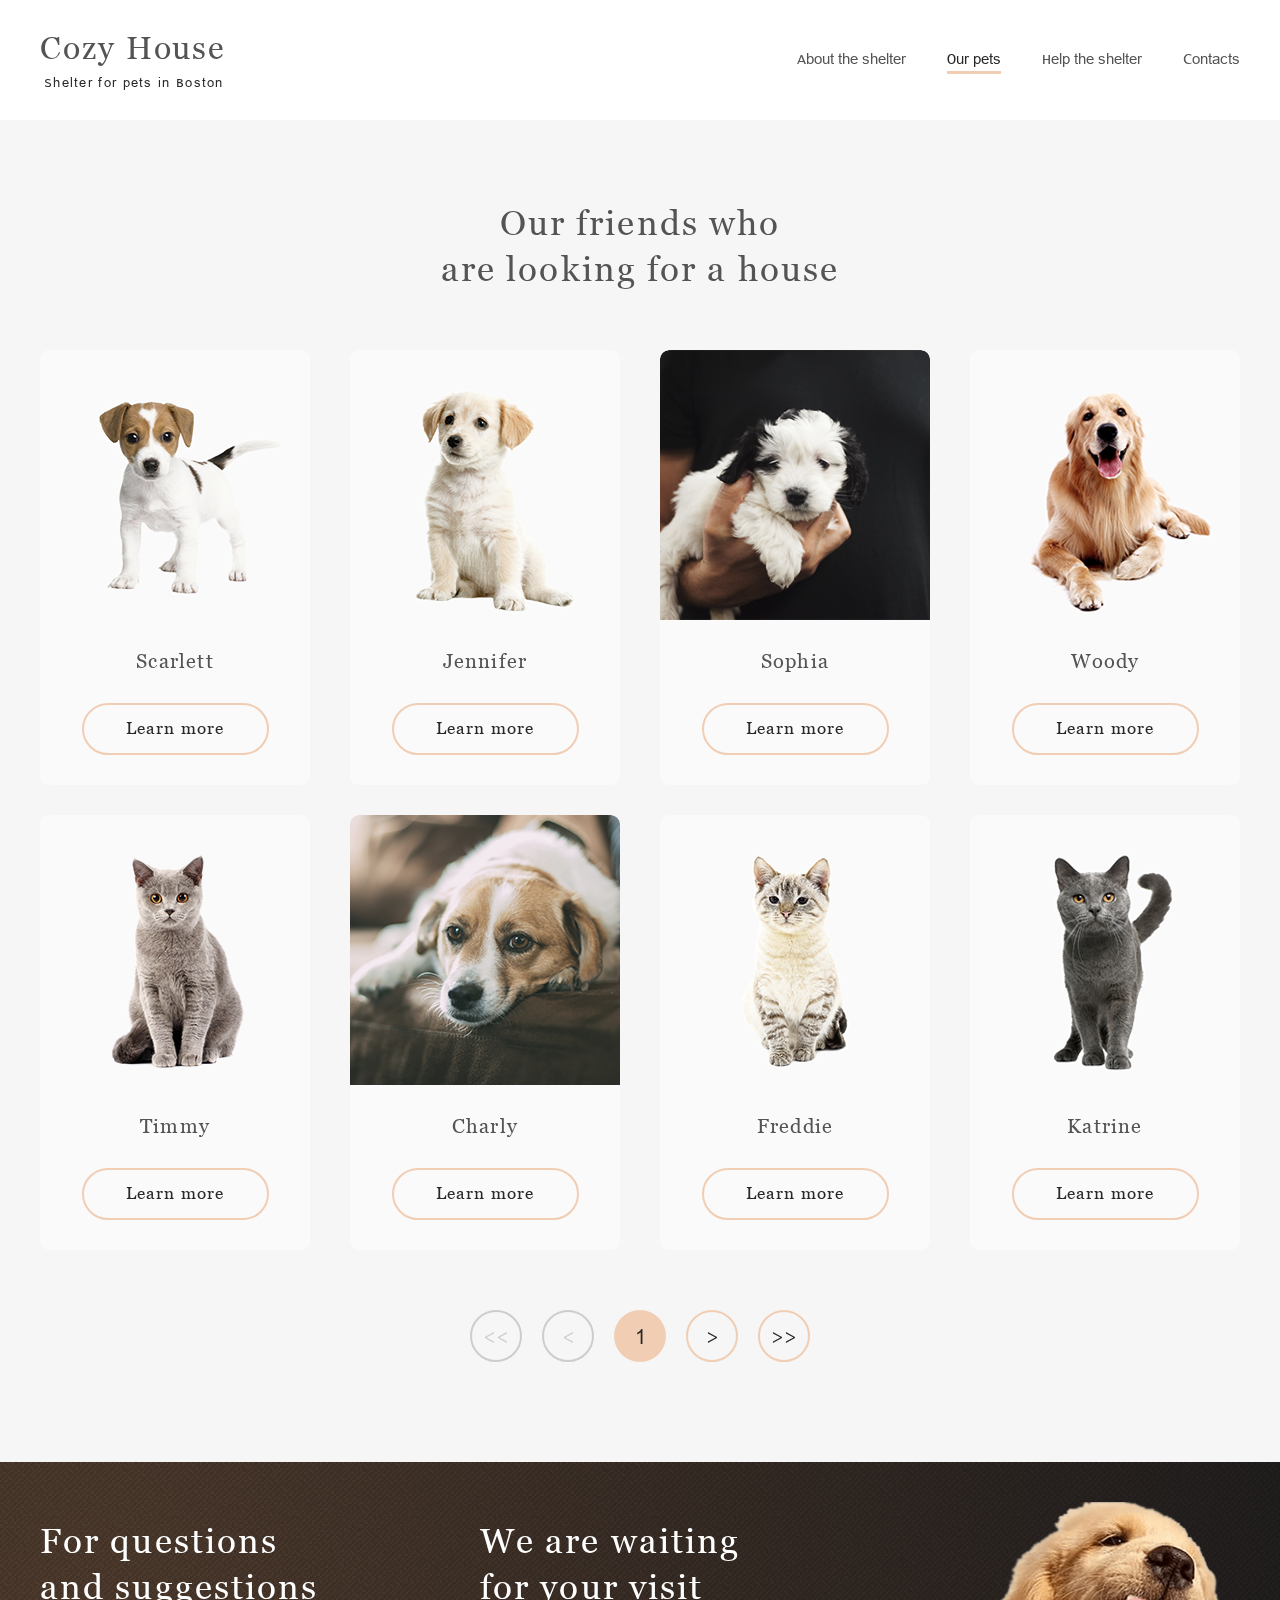
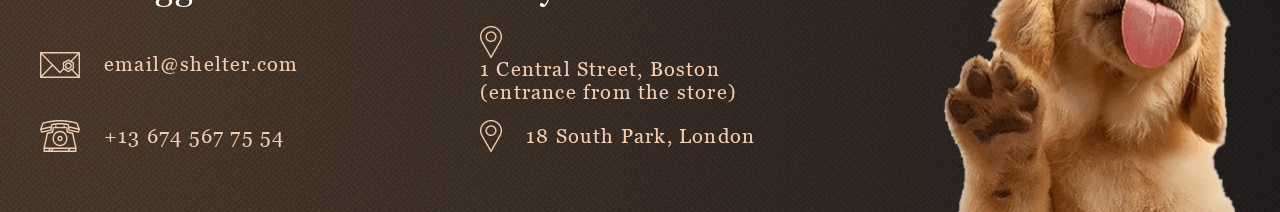
==== commit 17f579e8: "fix: fix bag with missing cards while zooming" ====
--- a/shelter/pages/pets/index.html
+++ b/shelter/pages/pets/index.html
@@ -13,7 +13,7 @@
     <body>
         <div class="background-for-sticky-heder">
             <header>
-                <!-- <div class="burger-menu__popup"></div> -->
+                <div class="burger-menu__popup"></div>
                 <div class='header__content'>
                     <a class="logo-link-to-main-page" href="../main/index.html">
                         <div class="logo">
@@ -47,80 +47,7 @@
             <section class="our-pets">
                 <div class="our-pets__content">
                     <h3>Our friends who<br>are looking for a house</h3>
-                    <div class="cards-of-pets__wrapper">
-                        <div class="pet-card">
-                            <div class="pet-card__image_wrapper">
-                                <img src="../../assets/images/katrine.png" alt="Katrine">
-                            </div>
-                            <p>Katrine</p>
-                            <button class="button-secondary" type="button">
-                                <span>Learn more</span>
-                            </button>
-                        </div>
-                        <div class="pet-card">
-                            <div class="pet-card__image_wrapper">
-                                <img src="../../assets/images/jennifer.png" alt="Jennifer">
-                            </div>
-                            <p>Jennifer</p>
-                            <button class="button-secondary" type="button">
-                                <span>Learn more</span>
-                            </button>
-                        </div>
-                        <div class="pet-card">
-                            <div class="pet-card__image_wrapper">
-                                <img src="../../assets/images/woody.png" alt="Woody">
-                            </div>
-                            <p>Woody</p>
-                            <button class="button-secondary" type="button">
-                                <span>Learn more</span>
-                            </button>
-                        </div>
-                        <div class="pet-card">
-                            <div class="pet-card__image_wrapper">
-                                <img class="sophia-dog" src="../../assets/images/sophia.png" alt="Sophia">
-                            </div>
-                            <p>Sophia</p>
-                            <button class="button-secondary" type="button">
-                                <span>Learn more</span>
-                            </button>
-                        </div>
-                        <div class="pet-card">
-                            <div class="pet-card__image_wrapper">
-                                <img src="../../assets/images/timmy.png" alt="Timmy">
-                            </div>
-                            <p>Timmy</p>
-                            <button class="button-secondary" type="button">
-                                <span>Learn more</span>
-                            </button>
-                        </div>
-                        <div class="pet-card">
-                            <div class="pet-card__image_wrapper">
-                                <img src="../../assets/images/charly.png" alt="Charly">
-                            </div>
-                            <p>Charly</p>
-                            <button class="button-secondary" type="button">
-                                <span>Learn more</span>
-                            </button>
-                        </div>
-                        <div class="pet-card">
-                            <div class="pet-card__image_wrapper">
-                                <img src="../../assets/images/scarlett.png" alt="Scarlett">
-                            </div>
-                            <p>Scarlett</p>
-                            <button class="button-secondary" type="button">
-                                <span>Learn more</span>
-                            </button>
-                        </div>
-                        <div class="pet-card">
-                            <div class="pet-card__image_wrapper">
-                                <img src="../../assets/images/freddie.png" alt="Freddie">
-                            </div>
-                            <p>Freddie</p>
-                            <button class="button-secondary" type="button">
-                                <span>Learn more</span>
-                            </button>
-                        </div>
-                    </div>
+                    <div class="cards-of-pets__wrapper"></div>
                     <nav class="block-of-button-paginator">
                         <button class="button-paginator paginator-left-double-arrow" type="button" disabled>
                             <span>&#60;&#60;</span>
@@ -129,8 +56,7 @@
                             <span>&#60;</span>
                         </button>
                         <button class="button-paginator button-with-page-number" type="button" disabled>
-                            <span class="page-number">1</span>
-                            <!-- <span class="page-number"></span> -->
+                            <span class="page-number"></span>
                         </button>
                         <button class="button-paginator paginator-right-arrow" type="button">
                             <span>&#62;</span>
@@ -175,6 +101,6 @@
                 </div>
             </footer>
         </div>
-        <!-- <script type="module" src="./scripts/index.js"></script> -->
+        <script type="module" src="./scripts/index.js"></script>
     </body>
 </html>--- a/shelter/pages/shared/fonts.css
+++ b/shelter/pages/shared/fonts.css
@@ -1,13 +1,15 @@
 @font-face {
     font-family: 'Arial';
-    src: url( "../../assets/fonts/arial/arialmt.ttf") format('truetype'); 
+    src: local( 'Arial' ),
+         url( "../../assets/fonts/arial/arialmt.ttf") format('truetype'); 
     font-style: normal;
     font-weight: 400;
 }
 
 @font-face {
     font-family: 'Georgia';
-    src: url( "../../assets/fonts/georgia/georgia-regular-font.ttf") format('truetype'); 
+    src: local( 'Georgia' ),
+         url( "../../assets/fonts/georgia/georgia-regular-font.ttf") format('truetype'); 
     font-style: normal;
     font-weight: 400;
 }--- a/shelter/pages/pets/styles.css
+++ b/shelter/pages/pets/styles.css
@@ -1,5 +1,5 @@
 @import url('../shared/shared.css');
-/* @import url('../shared/animation.css'); */
+@import url('../shared/animation.css');
 
 html {
     width: 100%;
@@ -520,6 +520,7 @@
         row-gap: 30px;
         margin: 30px 64px 0; 
     }
+     
     .pet-card:nth-child(1),
     .pet-card:nth-child(2),
     .pet-card:nth-child(3),
@@ -531,7 +532,7 @@
 
     .pet-card:nth-child(1),
     .pet-card:nth-child(3),
-    .pet-card:nth-child(5) {
+    .pet-card:nth-child(5) { 
         margin-right: 15px;
     }
 
@@ -541,38 +542,6 @@
         margin-left: 15px;
     }
 
-    .pet-card:nth-child(7),
-    .pet-card:nth-child(8) {
-        display: none;
-    }
-
-    
-    /* ДЛЯ ТРЕТЬЕЙ ЧАСТИ ЗАДАНИЯ */
-    /* ============================== */
-    /* .pet-card:nth-child(1),
-    .pet-card:nth-child(2),
-    .pet-card:nth-child(3),
-    .pet-card:nth-child(4),
-    .pet-card:nth-child(5),
-    .pet-card:nth-child(6) {
-        justify-self: center;
-    } */
-
-    /* .pet-card:nth-child(1),
-    .pet-card:nth-child(3),
-    .pet-card:nth-child(5) { */
-        /* margin-right: 15px; */
-    /* } */
-
-    /* .pet-card:nth-child(2),
-    .pet-card:nth-child(4),
-    .pet-card:nth-child(6) { */
-        /* margin-left: 15px; */
-    /* } */
-    /* ============================== */
-    /* ДЛЯ ТРЕТЬЕЙ ЧАСТИ ЗАДАНИЯ */
-
-
     .block-of-button-paginator {
         column-gap: 20px;
         margin: 40px 0 6px;
@@ -603,14 +572,6 @@
         justify-content: center;
         column-gap: 40px;
         row-gap: 30px;
-    }
-
-    .pet-card:nth-child(4),
-    .pet-card:nth-child(5),
-    .pet-card:nth-child(6),
-    .pet-card:nth-child(7),
-    .pet-card:nth-child(8) {
-        display: none;
     }
 
     .block-of-button-paginator {
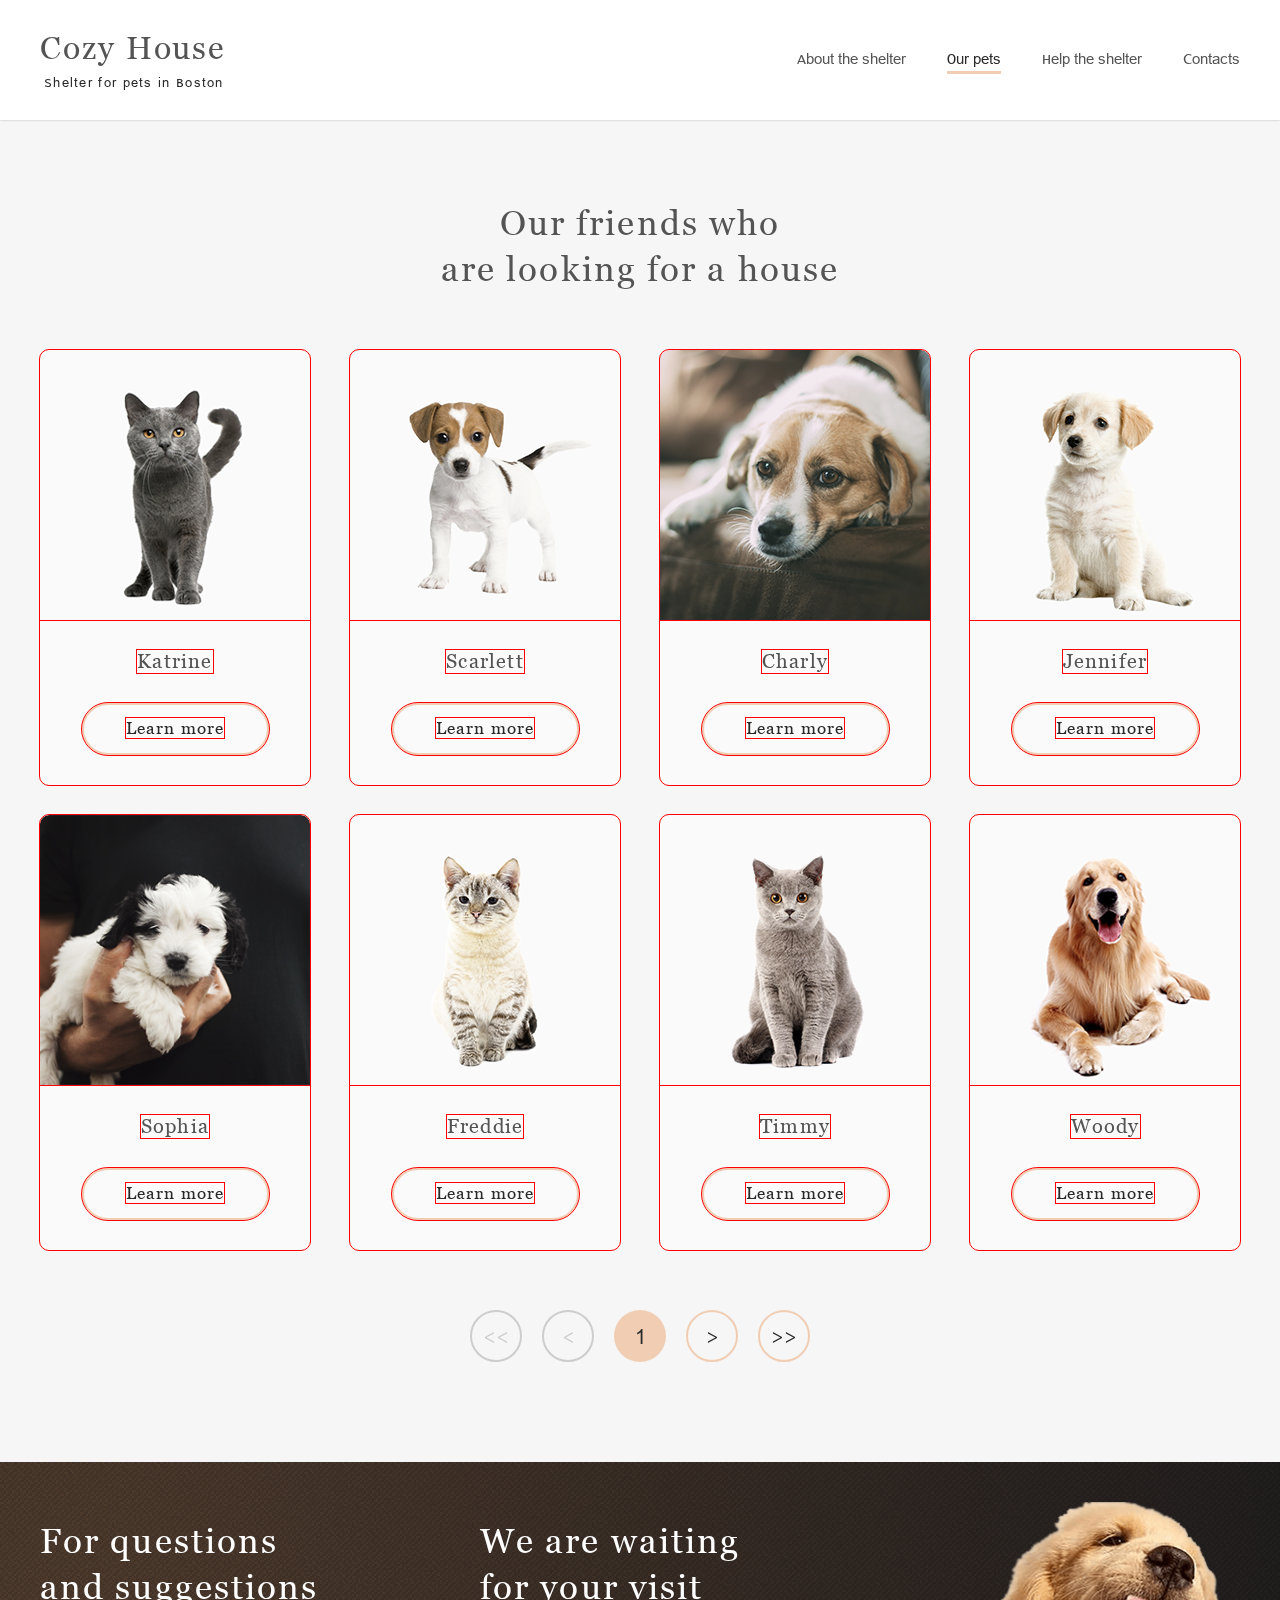
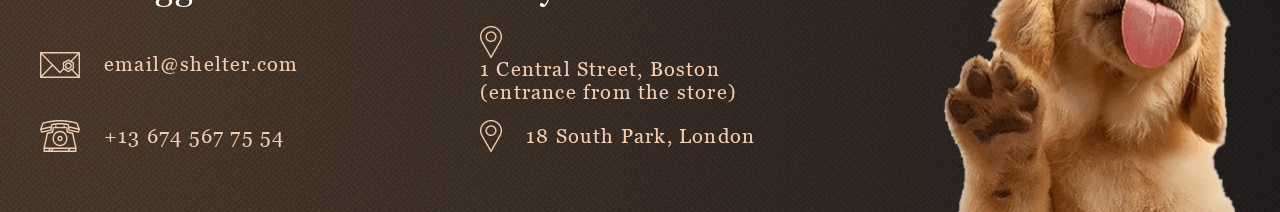
==== commit 62865bfd: "feat: create slider on main page" ====
--- a/shelter/pages/pets/index.html
+++ b/shelter/pages/pets/index.html
@@ -49,10 +49,10 @@
                     <h3>Our friends who<br>are looking for a house</h3>
                     <div class="cards-of-pets__wrapper"></div>
                     <nav class="block-of-button-paginator">
-                        <button class="button-paginator paginator-left-double-arrow" type="button" disabled>
+                        <button class="button-paginator paginator-left-double-arrow" type="button">
                             <span>&#60;&#60;</span>
                         </button>
-                        <button class="button-paginator paginator-left-arrow" type="button" disabled >
+                        <button class="button-paginator paginator-left-arrow" type="button">
                             <span>&#60;</span>
                         </button>
                         <button class="button-paginator button-with-page-number" type="button" disabled>
--- a/shelter/pages/pets/styles.css
+++ b/shelter/pages/pets/styles.css
@@ -1,5 +1,12 @@
 @import url('../shared/shared.css');
 @import url('../shared/animation.css');
+
+/* .background убрать
+переменная на бэкграунд
+переменную на ширину убрать
+имя бэкграундколор
+*/
+
 
 html {
     width: 100%;
@@ -115,6 +122,7 @@
     top: 0px;
     z-index: 1000;
     background: #FFFFFF;
+    box-shadow: 0 0 2px var( --color-dark-m );
 }
 
 @supports (( -webkit-backdrop-filter: none ) or ( backdrop-filter: none )) {
@@ -342,6 +350,7 @@
         display: flex;
         flex-direction: column;
         margin-top: 248px;
+        row-gap: 40px;
         align-self: flex-start;
         align-items: center;
     }
@@ -385,6 +394,10 @@
 
 .cards-of-pets__wrapper {
     display: flex;
+}
+
+.cards-of-pets__wrapper *{
+    outline: solid 1px red;
 }
 
 .pet-card {
@@ -403,10 +416,7 @@
 .pet-card:hover {
     background-color: var( --color-light-xl );
     cursor: pointer;
-    box-shadow: 0 0 5px var( --color-dark-m );
-    transition: 150ms;
-    left: -1px;
-    top: -1px;
+    box-shadow: 0 0 10px var( --color-dark-m );
 }
 
 .pet-card:hover > .button-secondary {
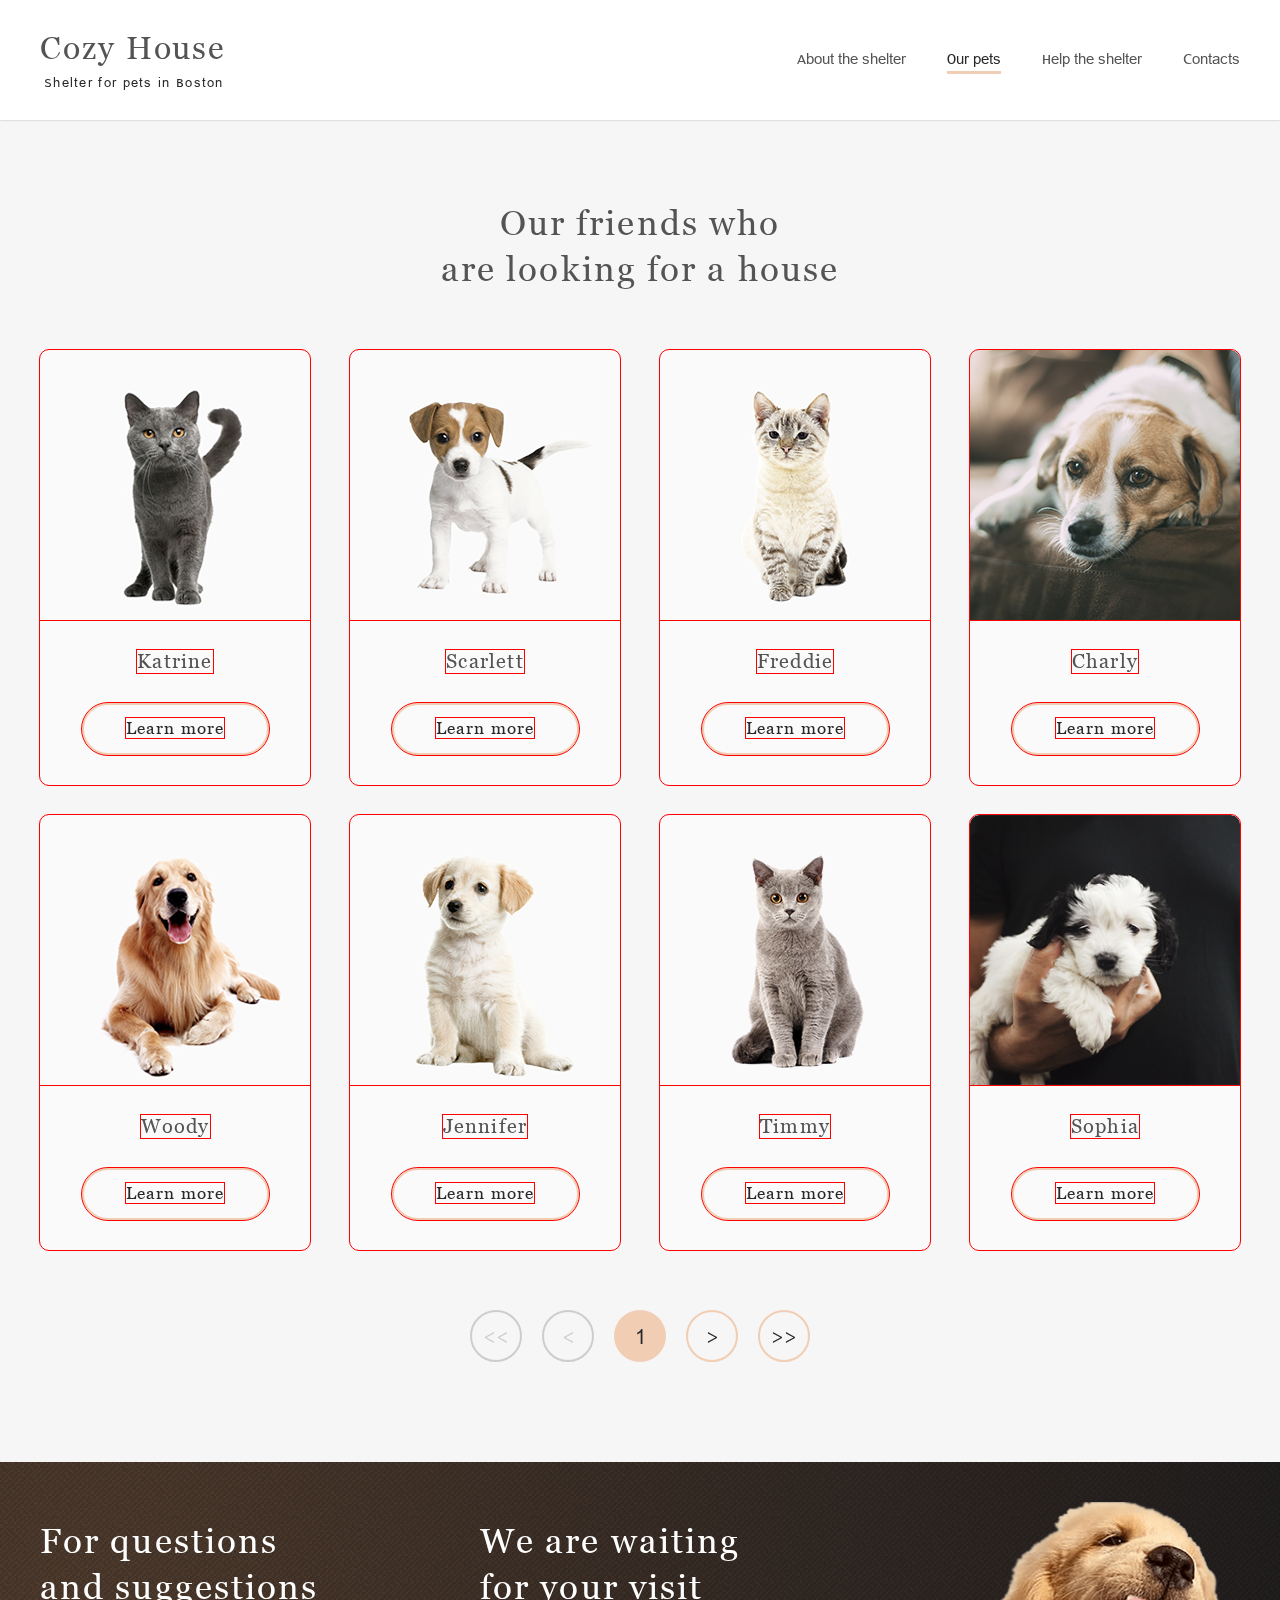
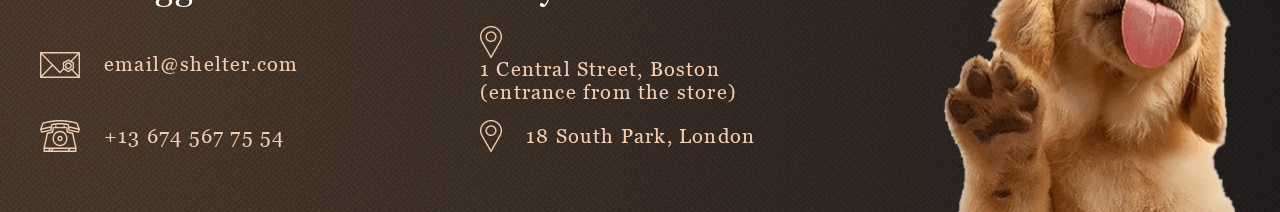
==== commit c3176d88: "feat: add popup menu for pet cards" ====
--- a/shelter/pages/pets/index.html
+++ b/shelter/pages/pets/index.html
@@ -43,7 +43,7 @@
                 </div>
             </header>
         </div>
-        <div class="background background-our-pets">
+        <div class="background-our-pets">
             <section class="our-pets">
                 <div class="our-pets__content">
                     <h3>Our friends who<br>are looking for a house</h3>
@@ -68,7 +68,7 @@
                 </div>
             </section>
         </div>
-        <div class="background footer__background">
+        <div class="footer__background">
             <footer>
                 <div class="footer__content">
                     <section id="contacts">
--- a/shelter/pages/pets/styles.css
+++ b/shelter/pages/pets/styles.css
@@ -1,12 +1,5 @@
 @import url('../shared/shared.css');
 @import url('../shared/animation.css');
-
-/* .background убрать
-переменная на бэкграунд
-переменную на ширину убрать
-имя бэкграундколор
-*/
-
 
 html {
     width: 100%;
@@ -21,20 +14,20 @@
     /* outline: solid 1px red;  */
 }
 
-.background,
-.background-for-sticky-heder {
+.background-for-sticky-heder,
+.background-our-pets,
+.footer__background {
     display: flex;
     flex-direction: column;
     align-items: center;
     margin: 0;
-    /* background-color: rgb(255, 0, 179); */
-}
-
-.background > * {
+}
+
+.background-for-sticky-heder > *,
+.background-our-pets  > *,
+.footer__background > * {
     align-self: stretch;
-    /* background-color: gold; */
-}
-
+}
 /* 
 ============================
   common styles responsive
@@ -595,7 +588,7 @@
 =============================
  */
 .footer__background {
-    background: var( --footer-background-color );
+    background: url("../../assets/images/noise-lines.png"), radial-gradient(110.67% 538.64% at 5.73% 50%, #513D2F 0%, #1A1A1C 100%), #211F20;
 }
 
 /* footer * {
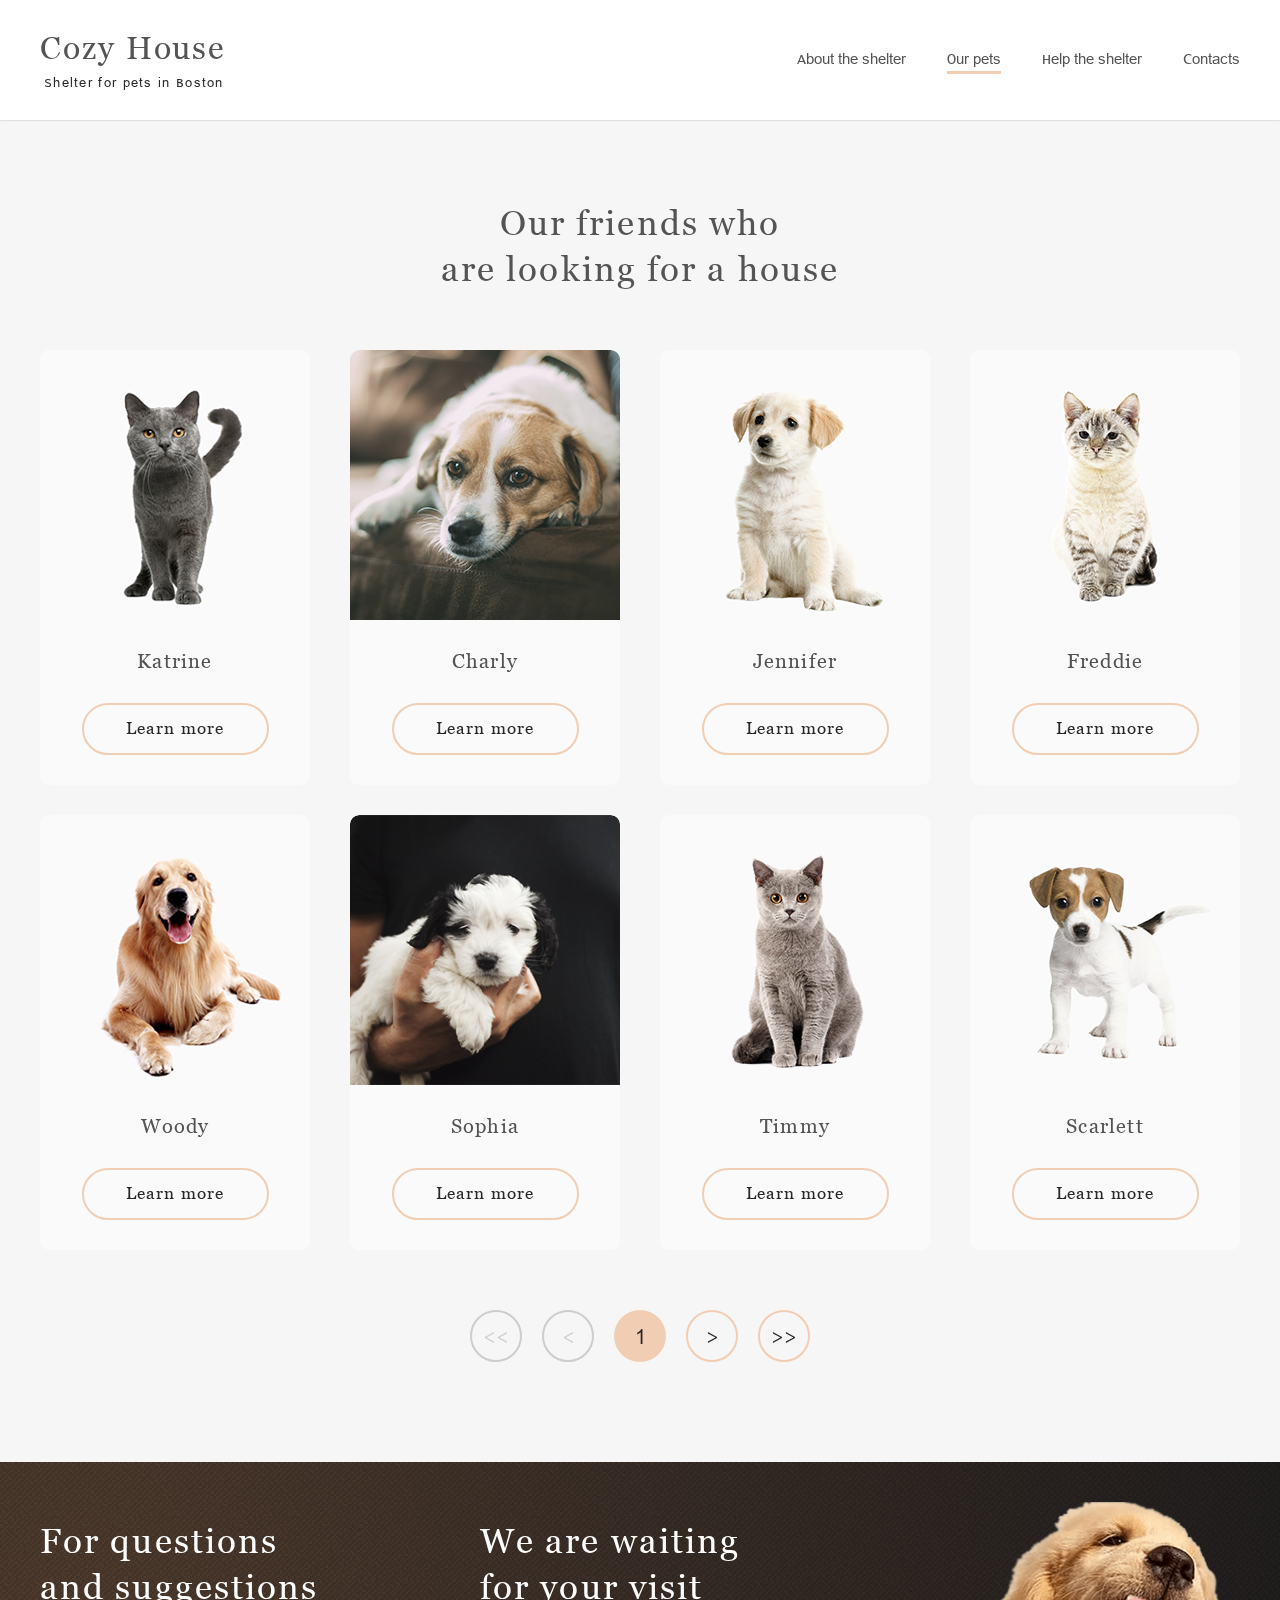
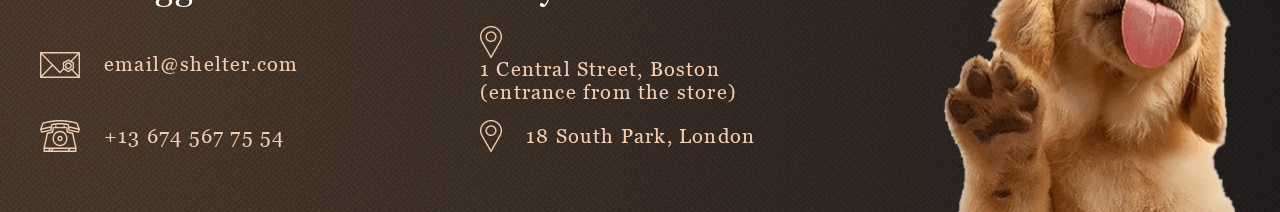
==== commit 730c042e: "fix: solve bag with links in burger-menu" ====
--- a/shelter/pages/pets/index.html
+++ b/shelter/pages/pets/index.html
@@ -15,23 +15,23 @@
             <header>
                 <div class="burger-menu__popup"></div>
                 <div class='header__content'>
-                    <a class="logo-link-to-main-page" href="../main/index.html">
+                    <a class="logo-link-to-main-page" href="##">
                         <div class="logo">
                             <h1>Cozy House</h1>
                             <p class="logo-subtitle">Shelter for pets in Boston</p>
                         </div>
                     </a>
                     <nav class="header-nav">
-                        <a class="link-about-the-shelter" href="../main/index.html">
+                        <a class="link-about-the-shelter" href="##">
                             <p>About the shelter</p>
                         </a>
-                        <a class="link-active" href='#'>
+                        <a class="link-active" href='##'>
                             <p>Our pets</p>
                         </a>
-                        <a class="link-help-the-shelter" href="../main/index.html#help">
+                        <a class="link-help-the-shelter" href="##">
                             <p>Help the shelter</p>
                         </a>
-                        <a class="link-contacts" href="#contacts">
+                        <a class="link-contacts" href="##">
                             <p>Contacts</p>
                         </a>
                     </nav>
--- a/shelter/pages/pets/styles.css
+++ b/shelter/pages/pets/styles.css
@@ -173,10 +173,9 @@
     align-content: center;
     column-gap: 35px;
     height: 27px;
-    /* outline: solid 1px red; */
-}
-
-header a {
+}
+
+.header__content a {
     box-sizing: border-box;
     height: 100%;
     font-family: var( --font-family-for-paragraph );
@@ -260,109 +259,6 @@
     .header-nav {
         display: none;
     }
-
-    .burger-menu_wrapper {
-        position: relative;
-        z-index: 1000000;
-        display: flex;
-        align-items: center;
-        margin-right: 33px;
-    }
-
-    .burger-menu {
-        position: relative;
-        width: 30px;
-        height: 22px;
-        margin: 10px;
-        font-size: 0;
-        border-top: solid 2px var( --color-burger-menu );
-        border-bottom: solid 2px var( --color-burger-menu );
-    }
-
-    .burger-menu:hover {
-        cursor: pointer;
-    }
-
-    .burger-menu__middle-line {
-        position: absolute;
-        top: calc( 50% - 1px );
-        width: 28px;
-        content: "";
-        border-top: solid 2px var( --color-burger-menu );
-        border-right: solid 2px var( --color-burger-menu );
-    }
-
-    .burger-menu:hover {
-        cursor: pointer;
-    }
-
-    .burger-menu__popup {
-        position: absolute;
-        top: 0;
-        right: 0;
-        z-index: 10000;
-        display: none;
-        background: #29292960;
-    }
-
-    .burger-menu__popup-menu {
-        position: absolute;
-        top: 0;
-        right: 0;
-        z-index: 100000;
-        display: flex;
-        justify-content: center;
-        width: 320px;
-        height: 100vh;
-        background-color: var( --color-dark-3xl );
-    }
-
-    .burger-menu__popup-menu_logo {
-        position: absolute;
-        top: 30px;
-        left: 10px;
-        height: 60px;
-    }
-
-    .burger-menu__popup-menu_logo > h1 {
-        margin: 0 0 10px;
-        color: var( --color-primary );
-    }
-
-    .burger-menu__logo-subtitle {
-        margin: 0;
-        padding-left: 4px;
-        font-size: 13px;
-        text-align: right;
-        line-height: 1.1;
-        letter-spacing: 0.1em;
-        color: var( --color-light-xl );
-    }
-
-    .burger-menu__popup-menu_nav {
-        display: flex;
-        flex-direction: column;
-        margin-top: 248px;
-        row-gap: 40px;
-        align-self: flex-start;
-        align-items: center;
-    }
-
-    .burger-menu__popup-menu_nav p {
-        font-size: 32px;
-        text-align: center;
-        color: var( --color-dark-s );
-    }
-
-    .burger-menu__popup-menu_link-our-pets > p {
-        color: var( --color-light-s );
-        border-bottom: solid 3px var( --color-primary );
-    }
-
-
-    .burger-menu__popup-menu_nav > a:hover > p {
-        color: var( --color-light-s );
-    }
 }
 /* 
 =============================
@@ -390,7 +286,7 @@
 }
 
 .cards-of-pets__wrapper *{
-    outline: solid 1px red;
+    /* outline: solid 1px red; */
 }
 
 .pet-card {
@@ -591,9 +487,9 @@
     background: url("../../assets/images/noise-lines.png"), radial-gradient(110.67% 538.64% at 5.73% 50%, #513D2F 0%, #1A1A1C 100%), #211F20;
 }
 
-/* footer * {
-    outline: solid 1px red;
-} */
+footer * { 
+    /* outline: solid 1px red; */
+}
 
 #contacts,
 .location {
